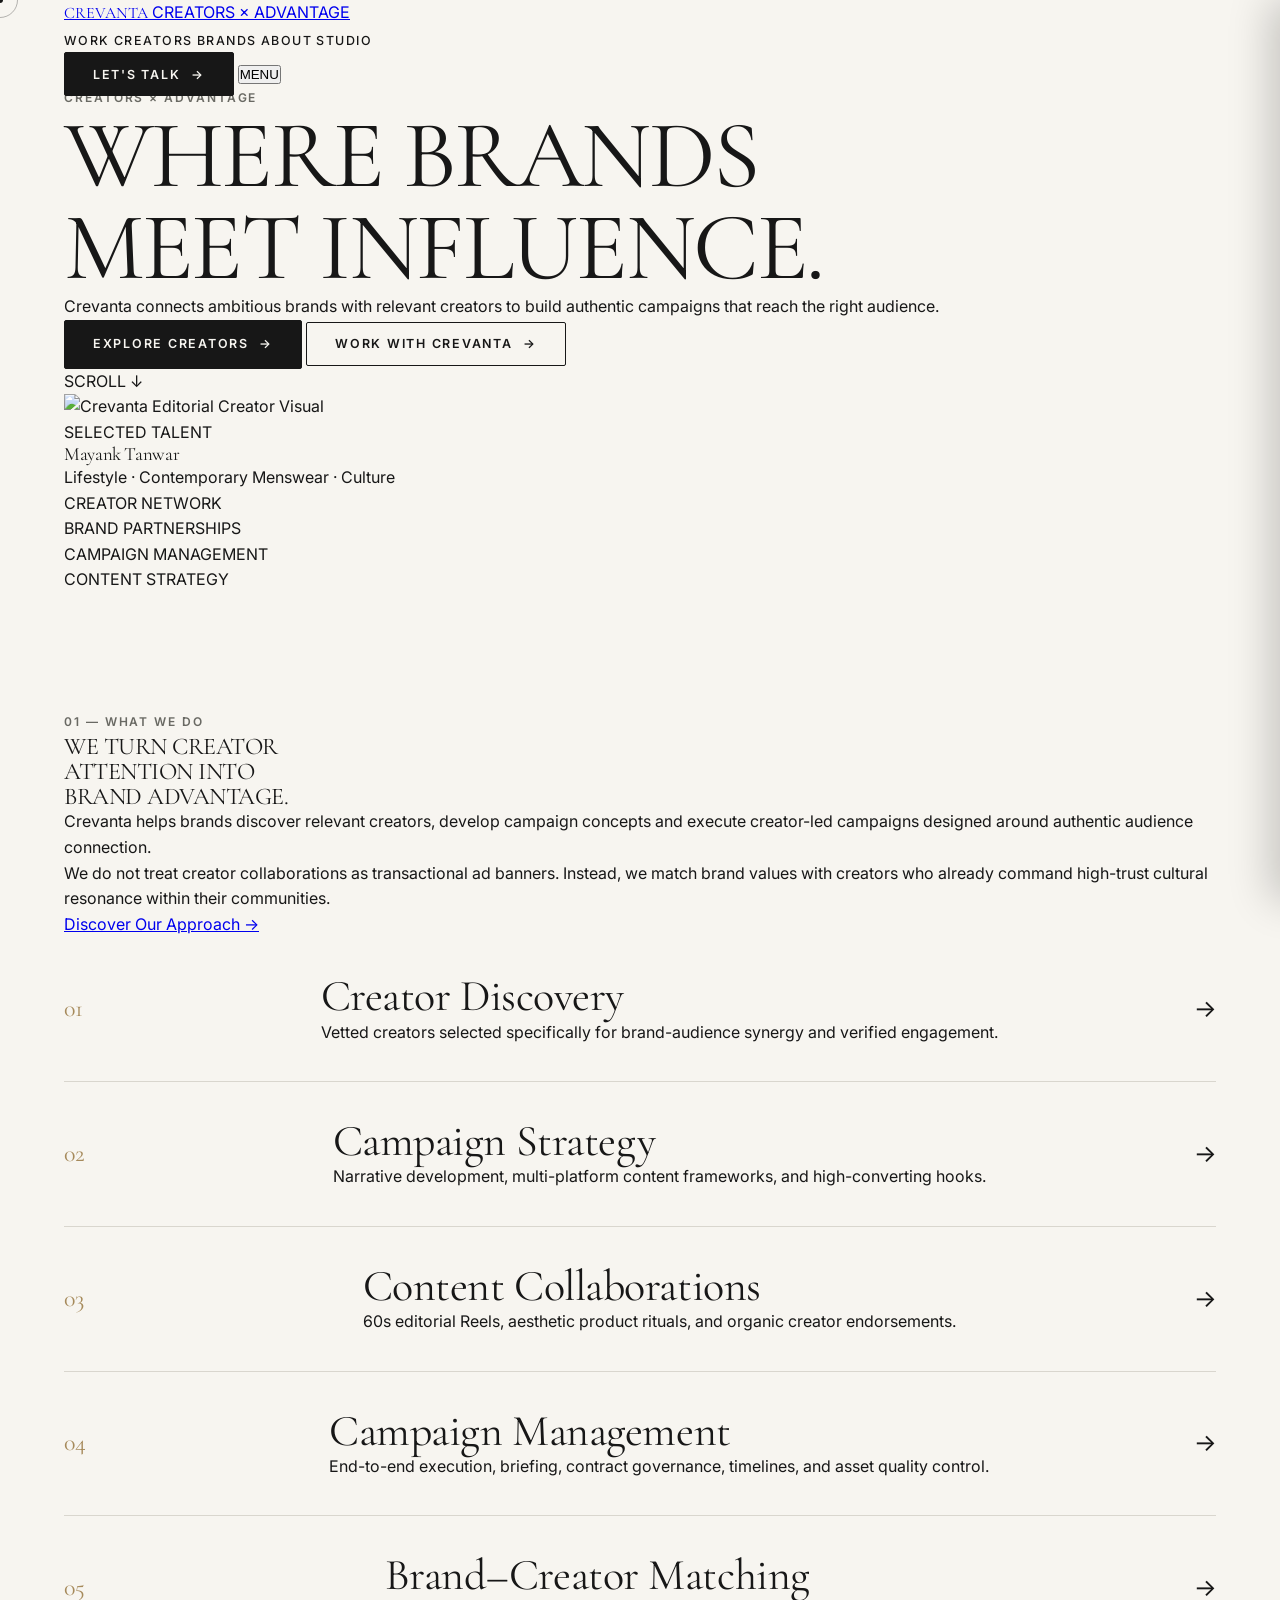
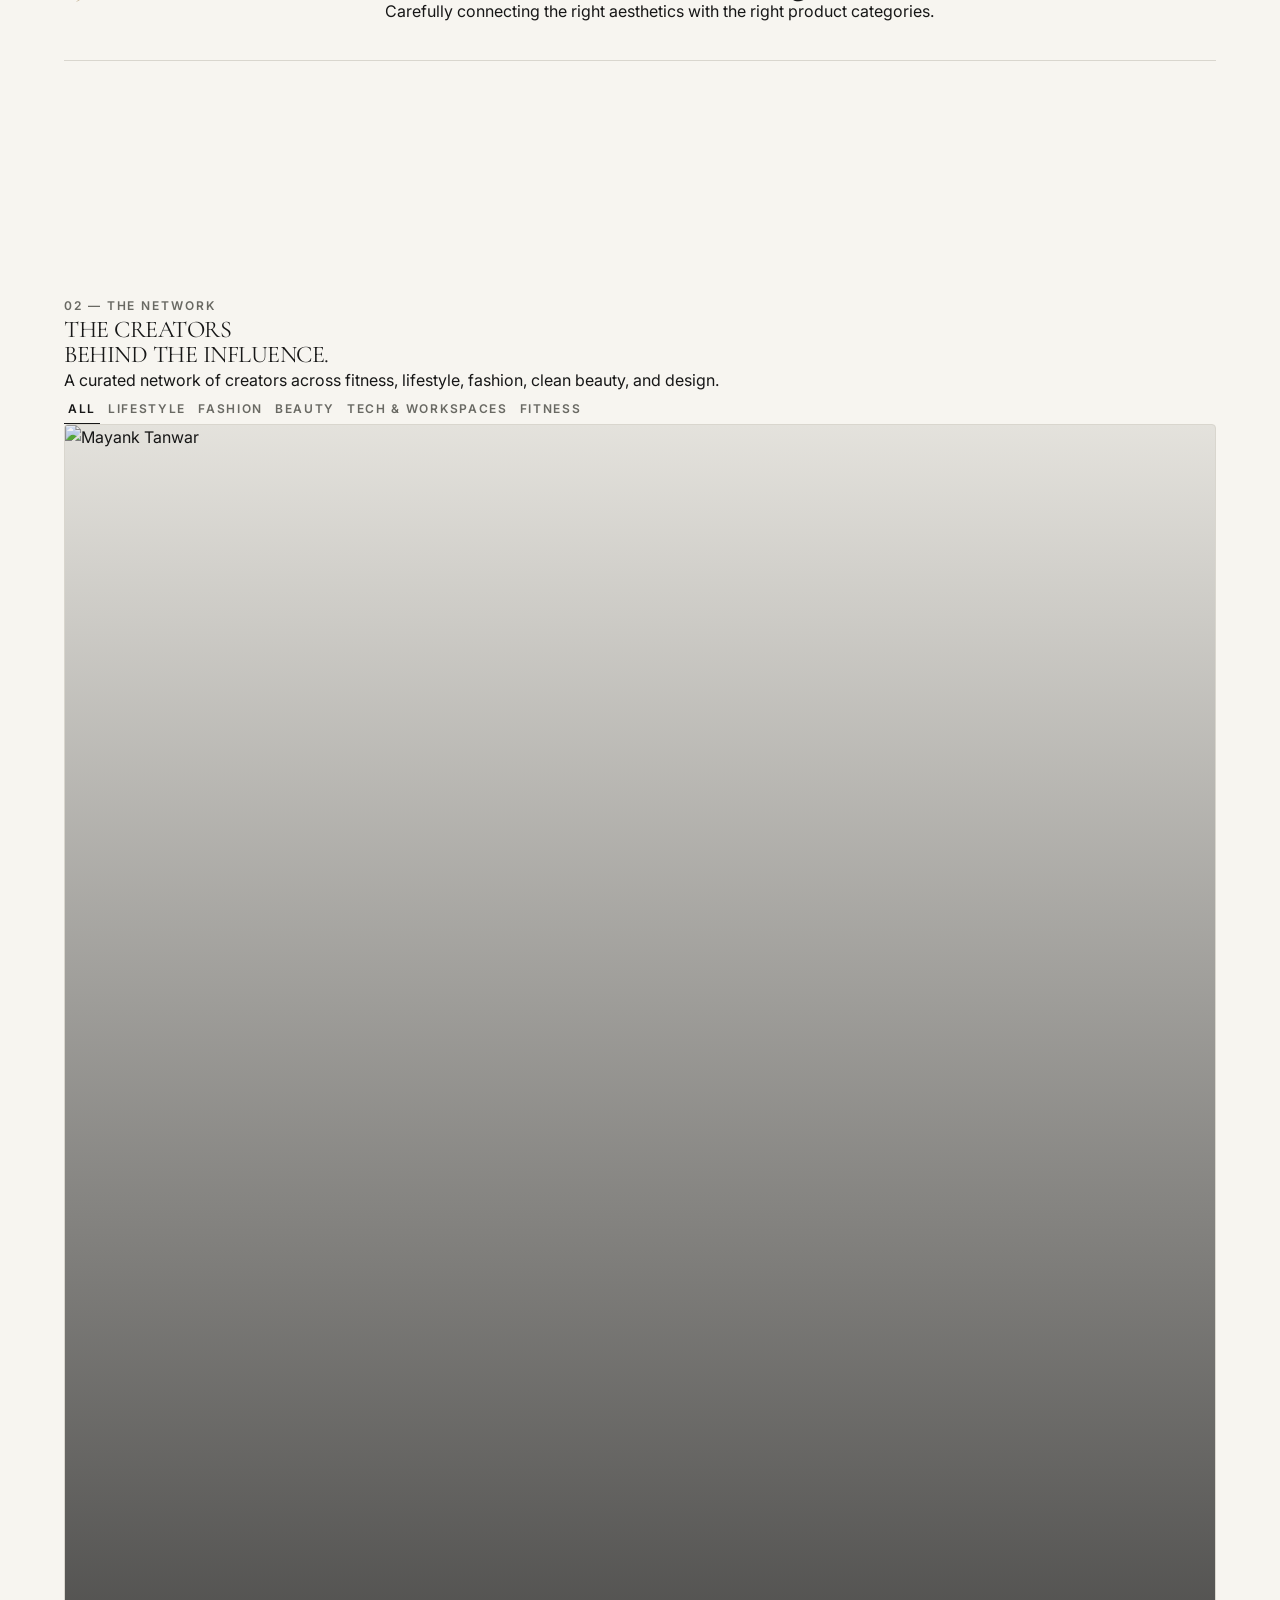
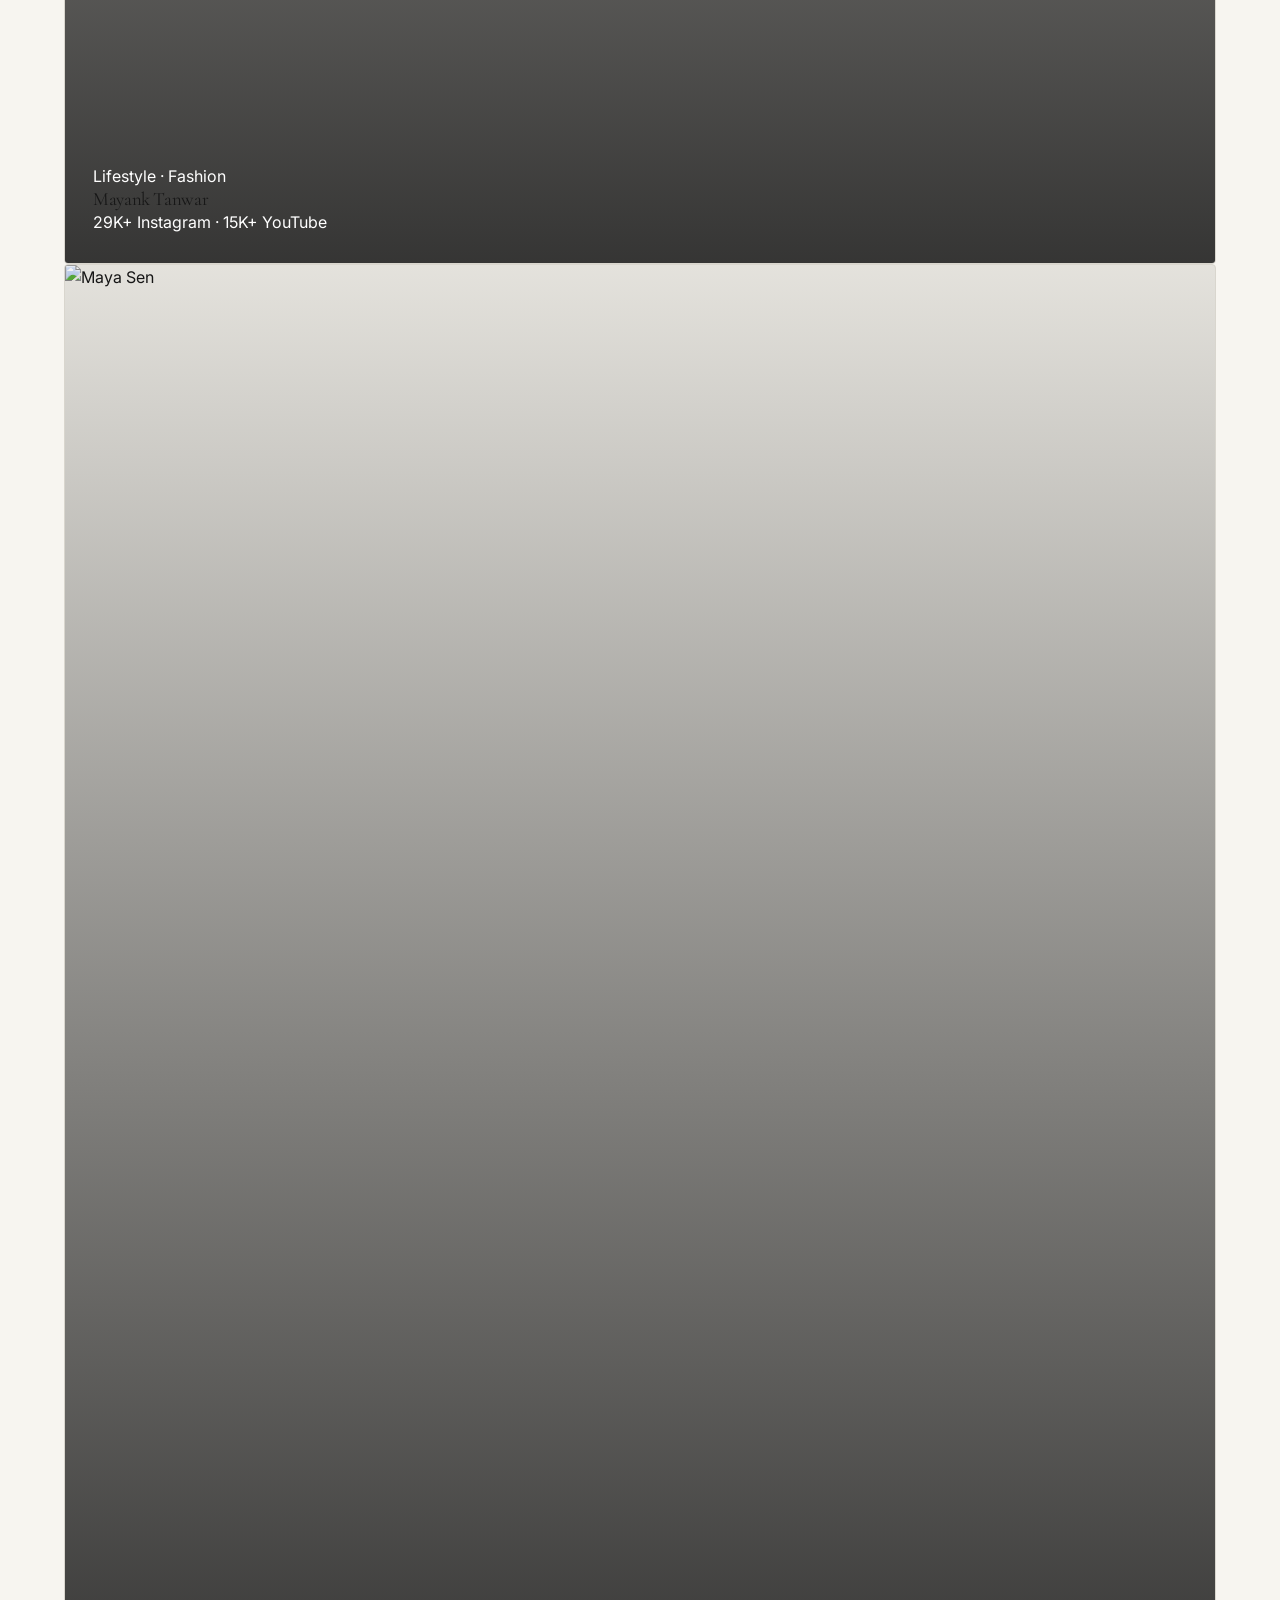
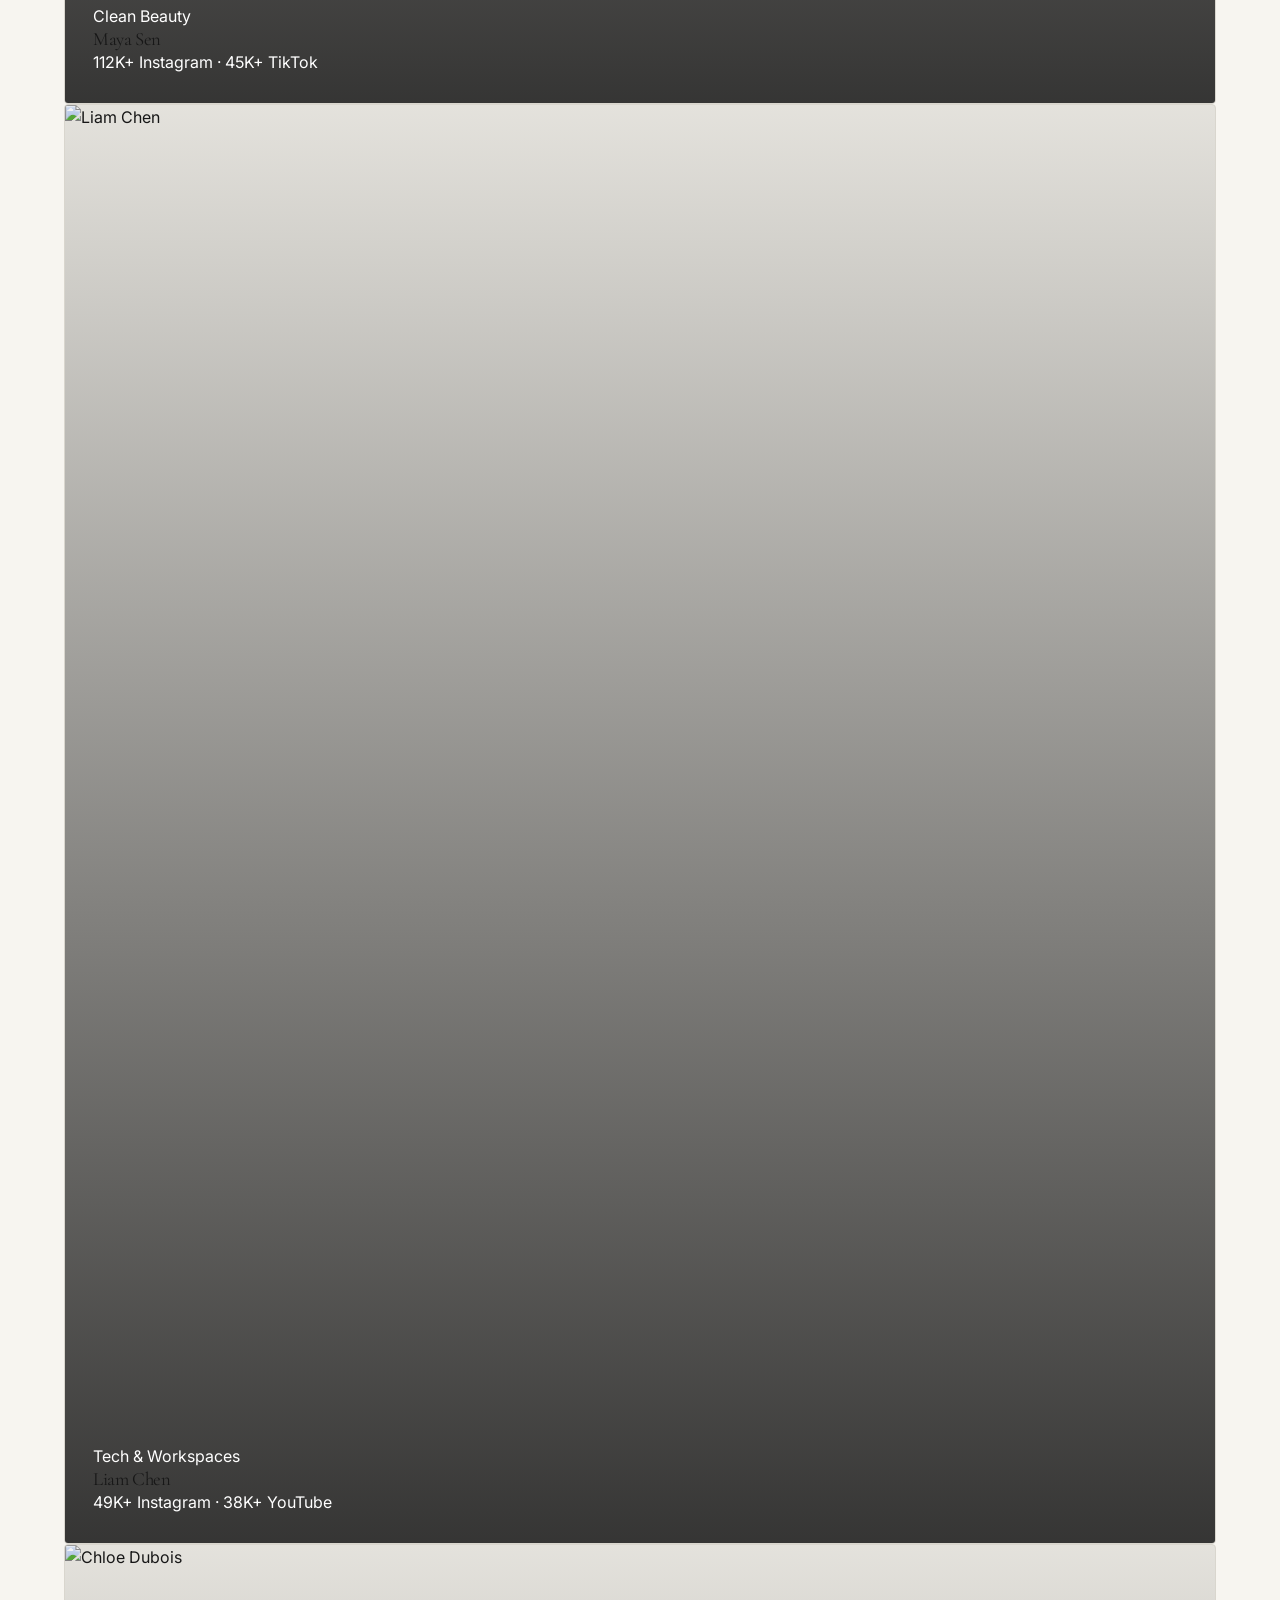
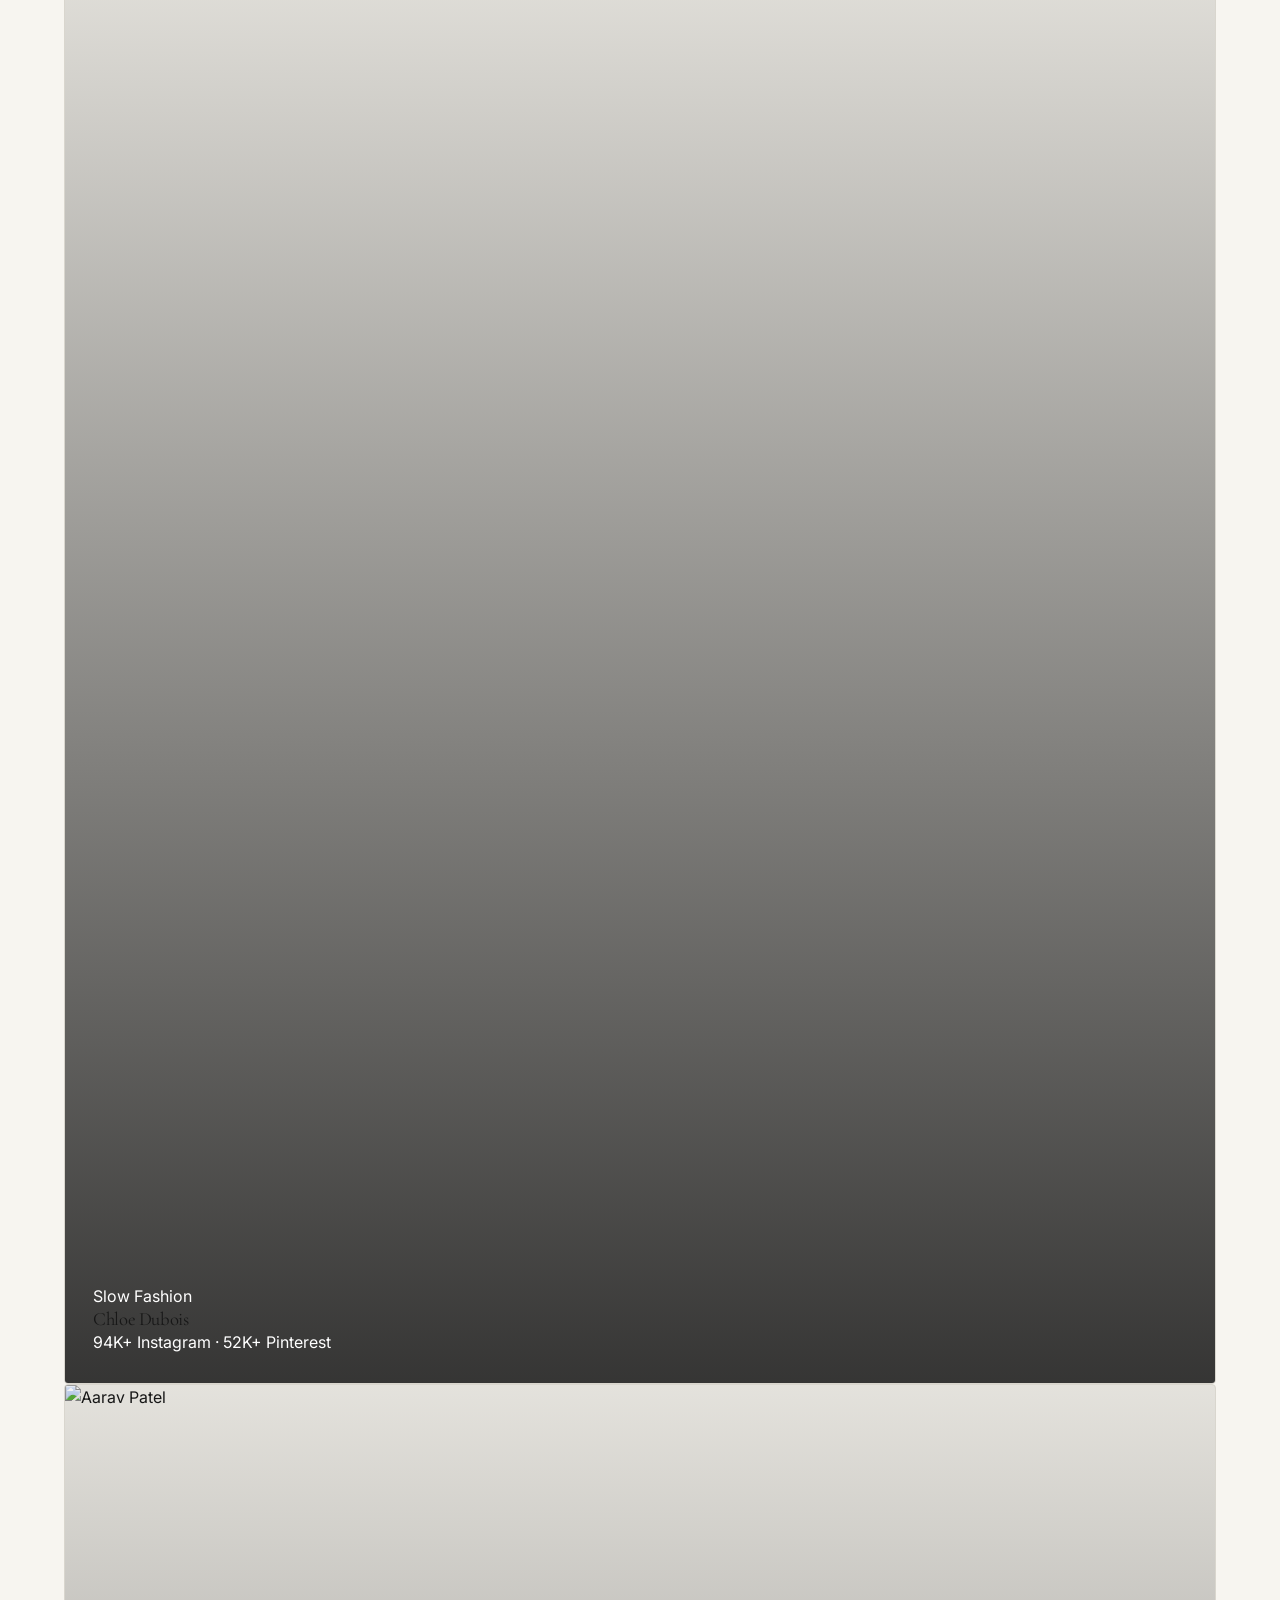
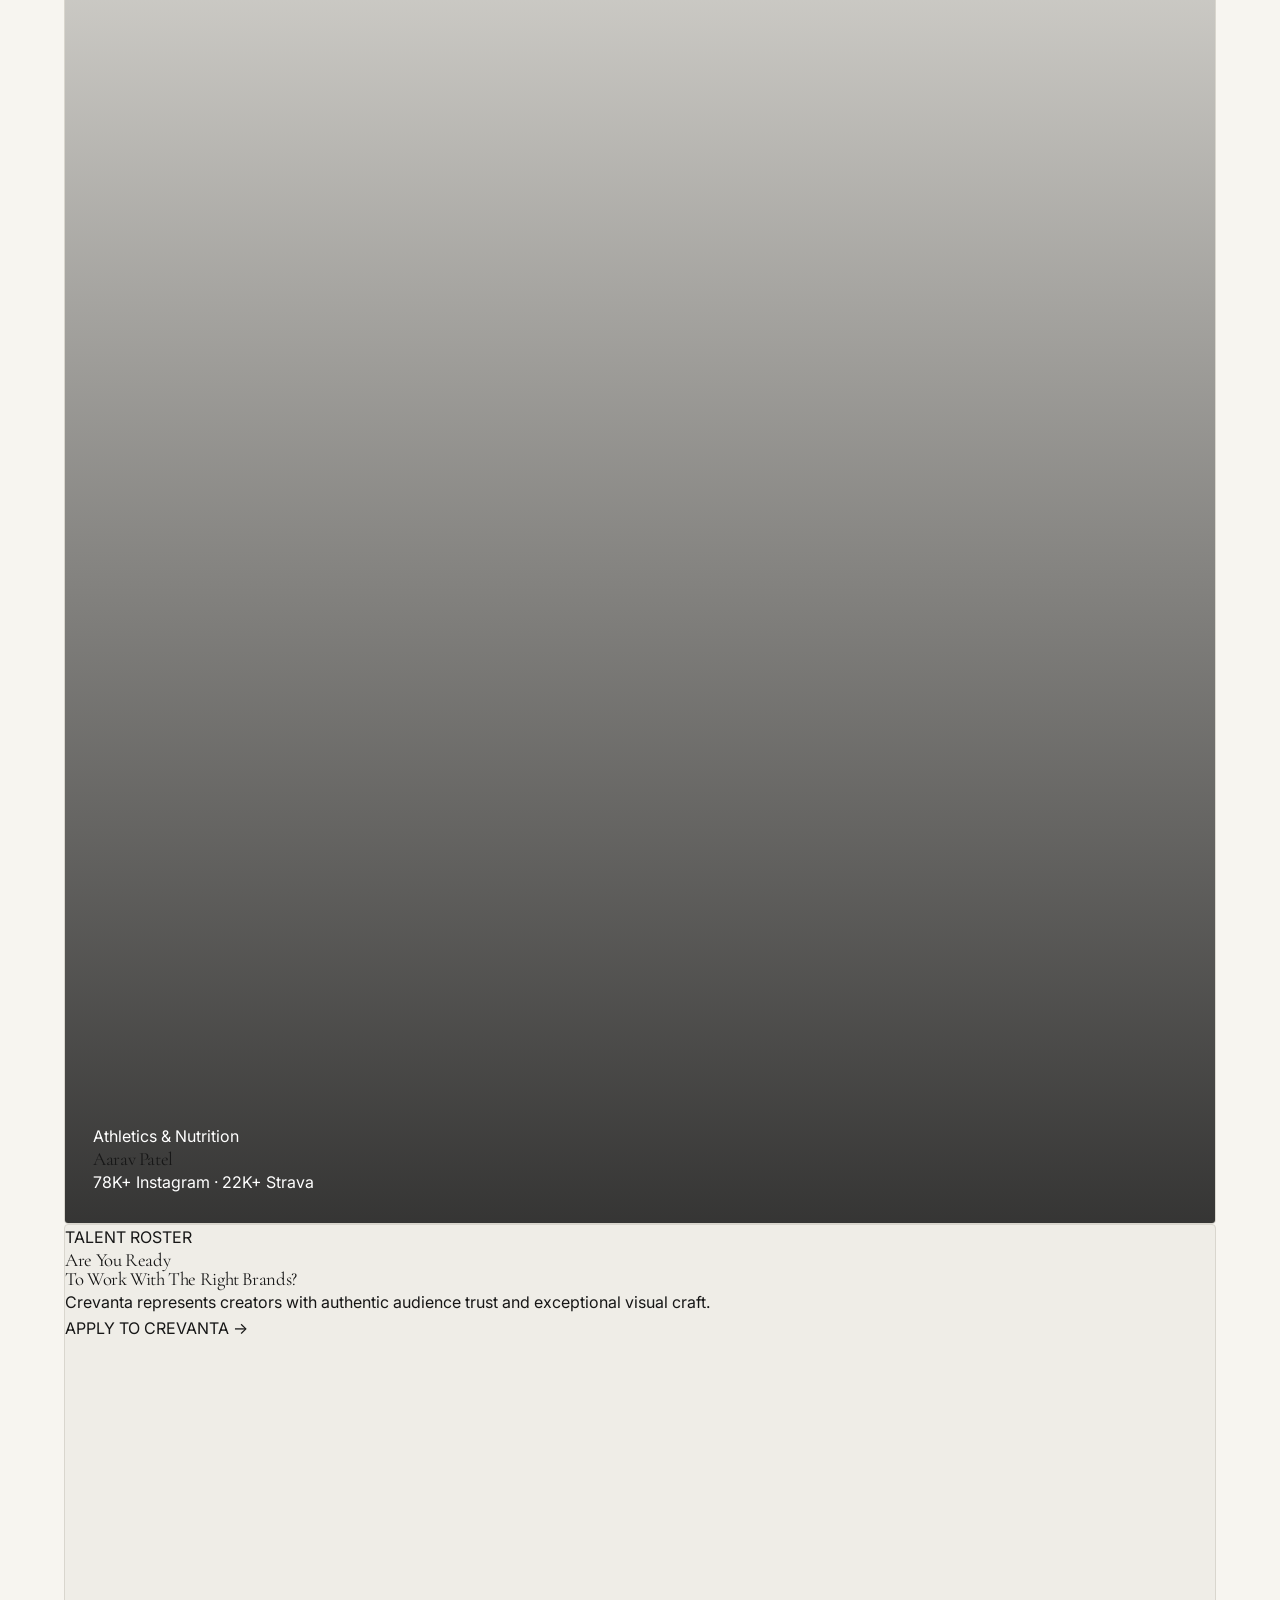
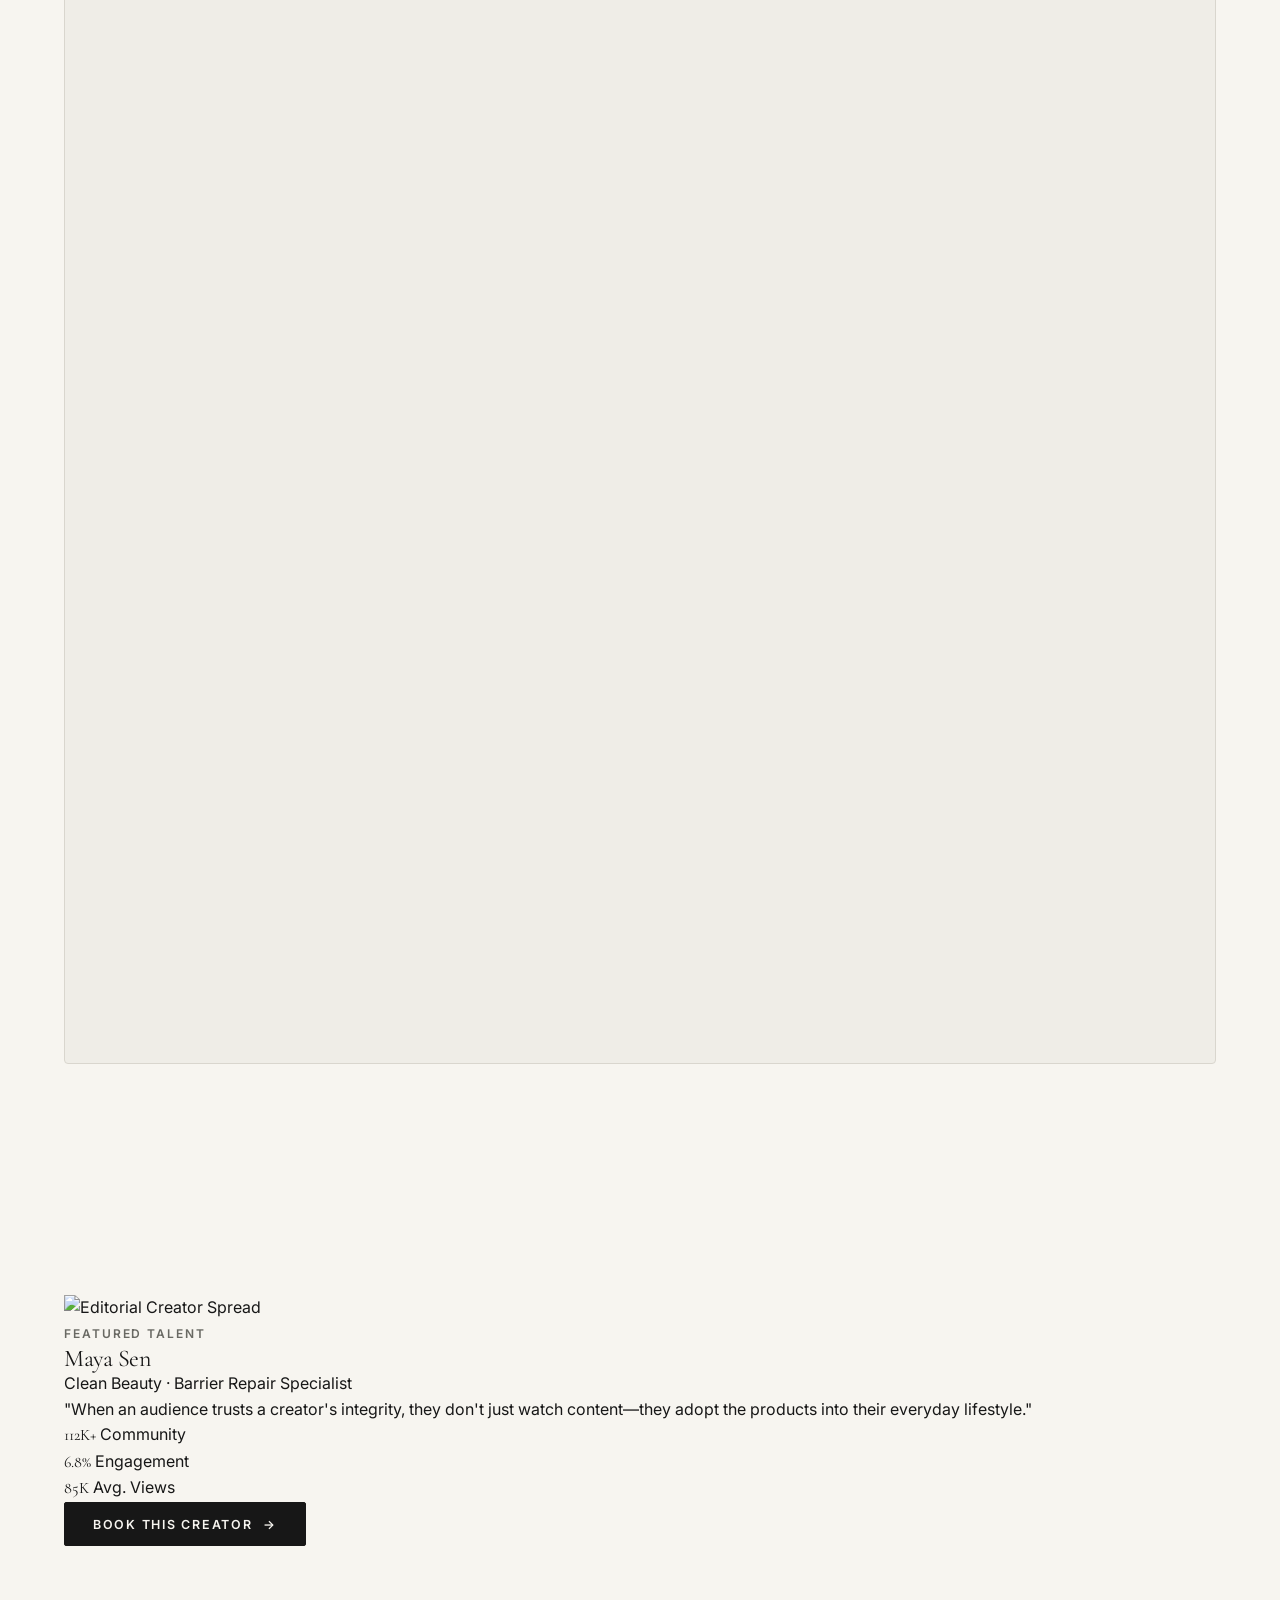
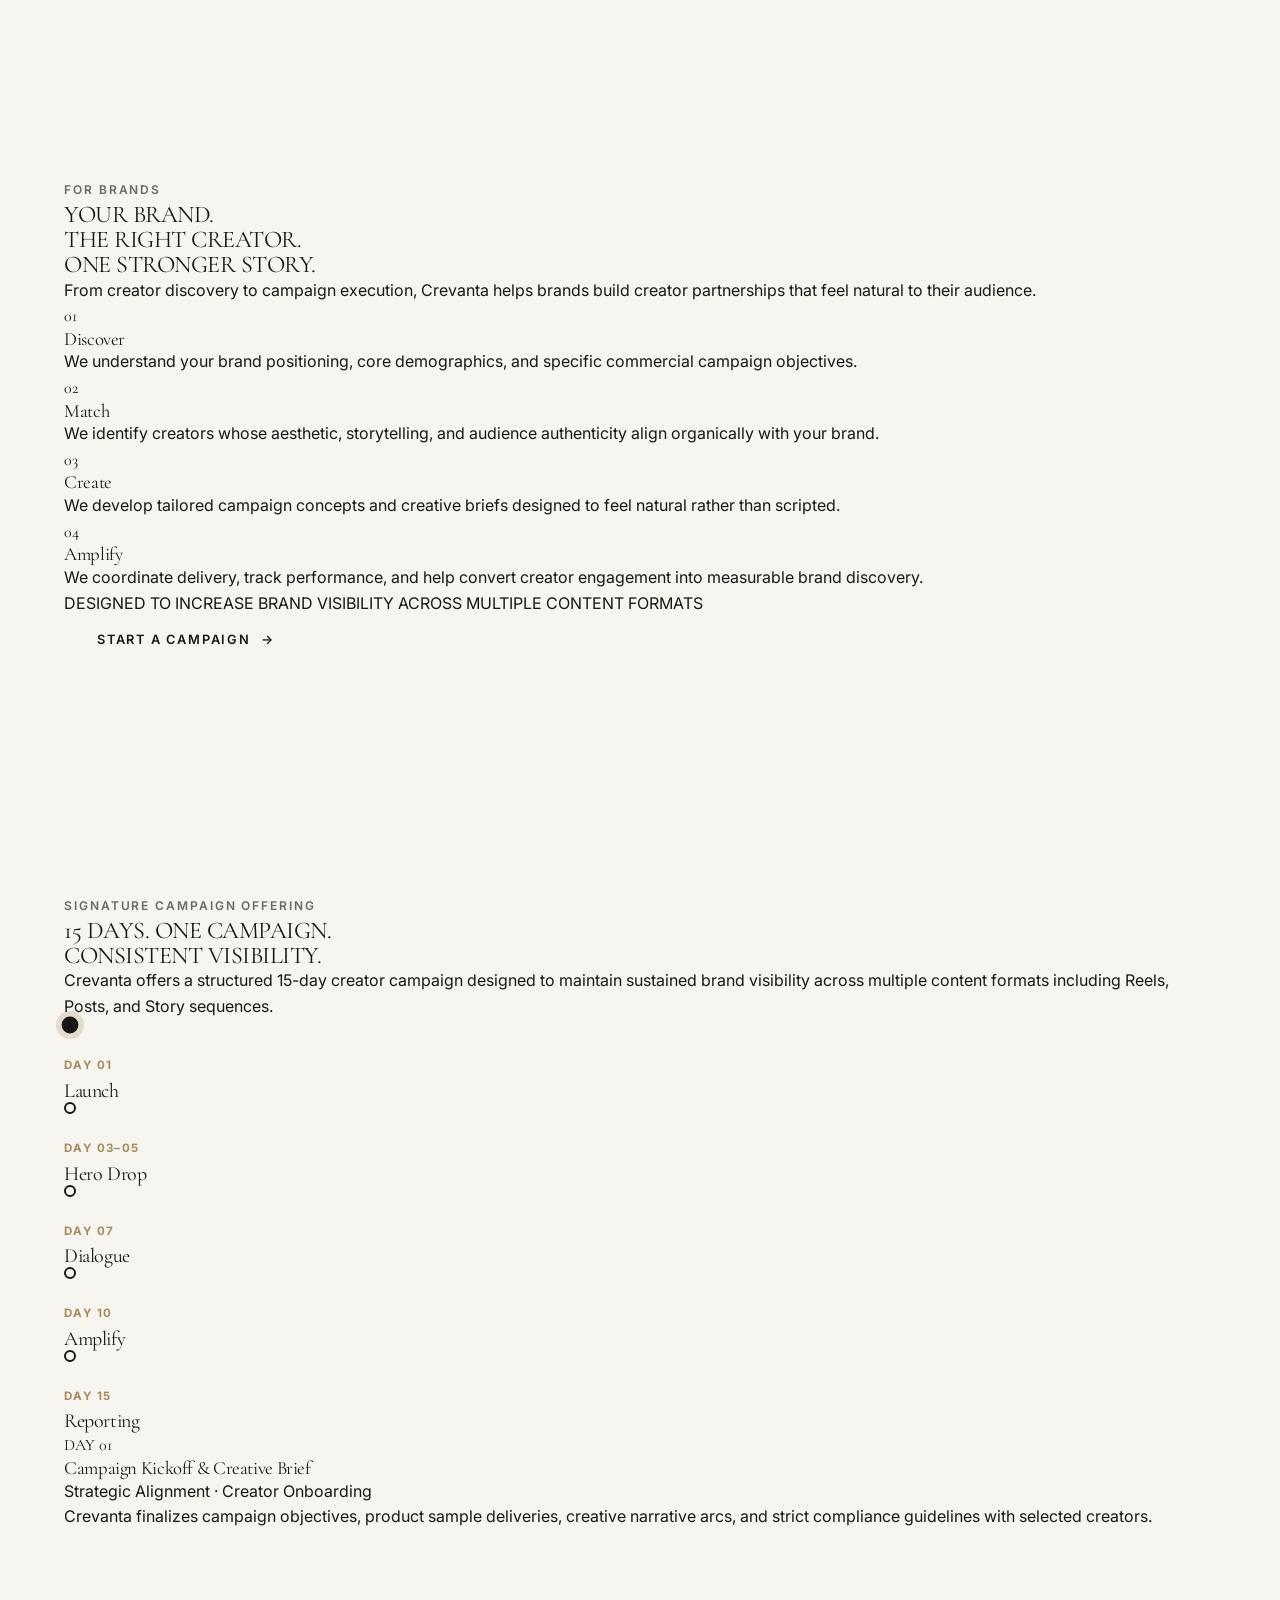
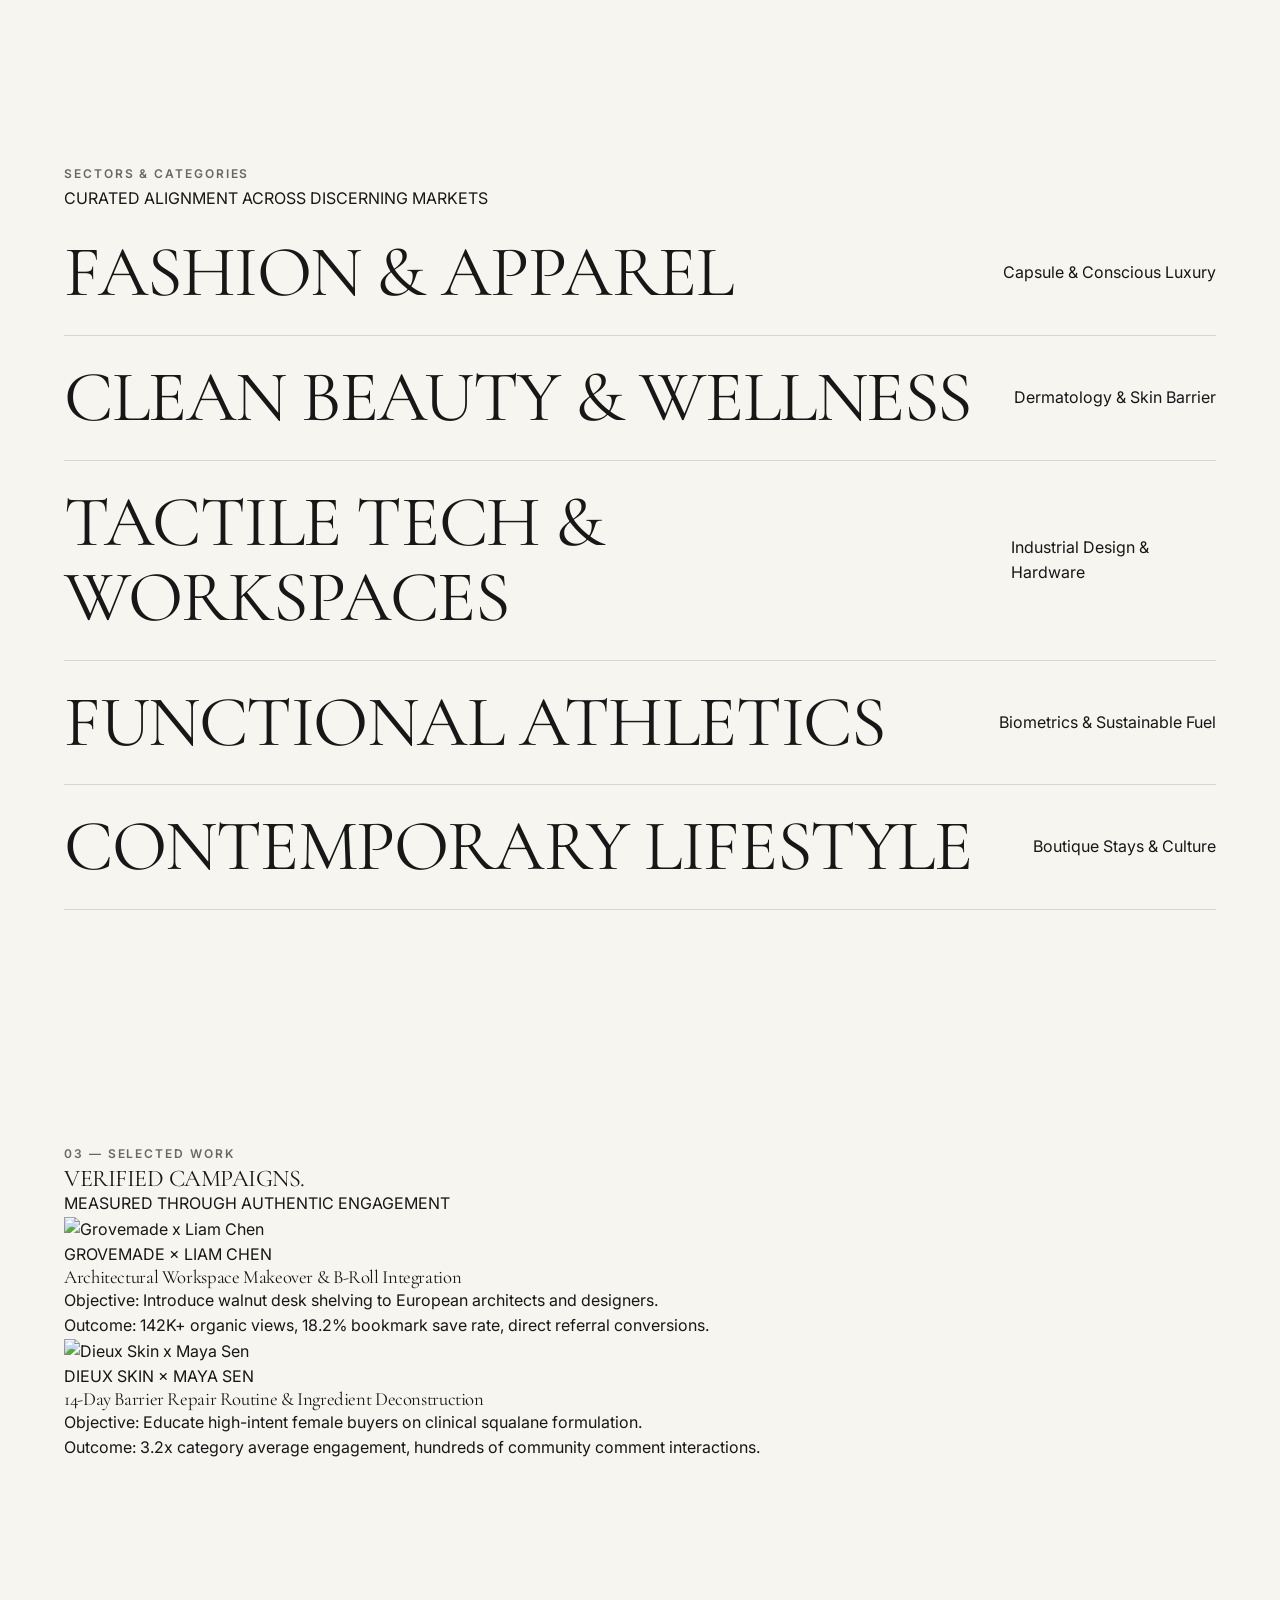
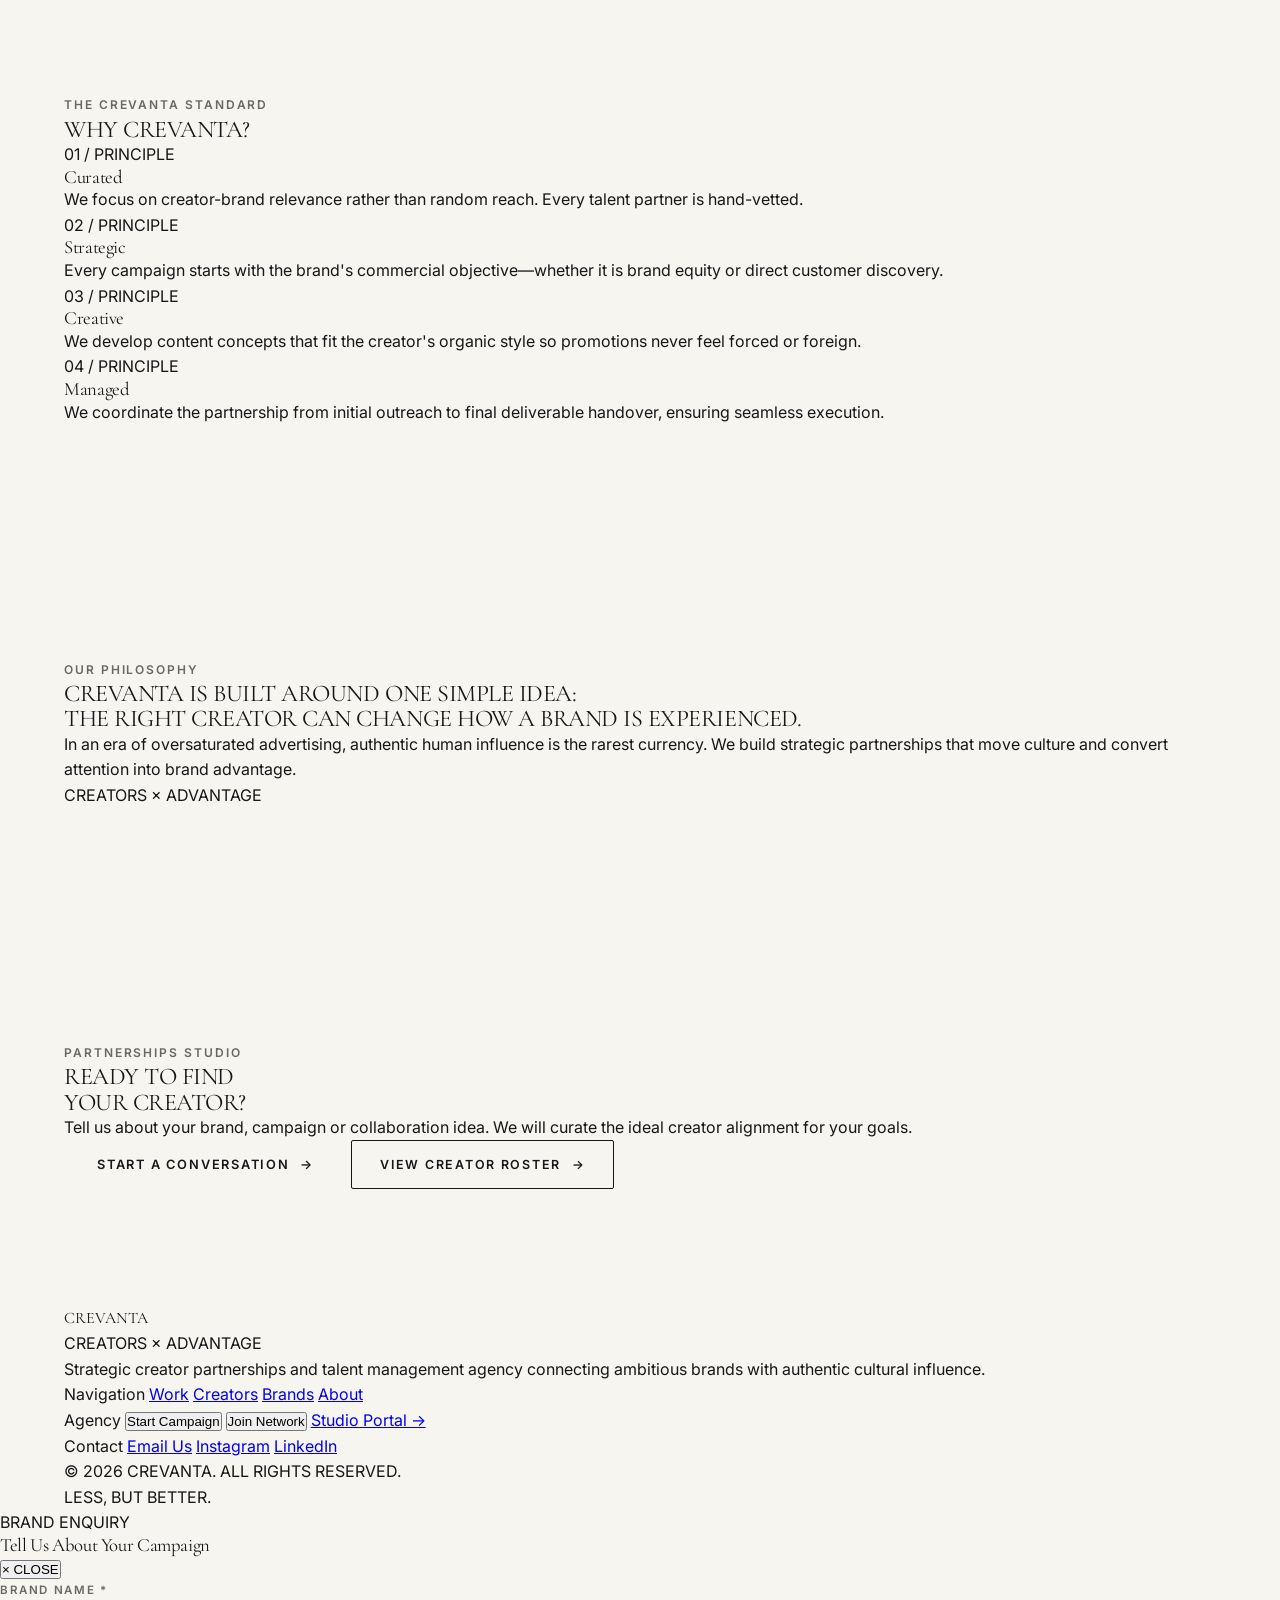
==== frontend/index.html @ e82e4472 "feat(anti-spam): install inherent Primary Inbox deliverability engine, human jitter pacing, and rena" ====
<!DOCTYPE html>
<html lang="en">
<head>
  <meta charset="UTF-8">
  <meta name="viewport" content="width=device-width, initial-scale=1.0">
  <title>CREVANTA — Creators × Advantage | Premium Creator Brand Partnerships</title>
  <meta name="description" content="Crevanta is a premier creator-brand partnership agency connecting ambitious brands with curated content creators for high-impact, authentic influencer marketing campaigns.">
  
  <!-- Open Graph -->
  <meta property="og:title" content="CREVANTA — Creators × Advantage">
  <meta property="og:description" content="Where brands meet influence. Strategic creator partnerships for ambitious brands.">
  <meta property="og:type" content="website">

  <!-- Tailwind CSS CDN -->
  <script src="https://cdn.tailwindcss.com"></script>
  
  <!-- Custom Luxury Editorial Styles -->
  <link rel="stylesheet" href="/static/css/editorial.css">
  
  <!-- Lucide Icons -->
  <script src="https://unpkg.com/lucide@latest"></script>
</head>
<body class="bg-[#F7F5F0] text-[#171717] antialiased">

  <!-- CUSTOM DESKTOP CURSOR -->
  <div class="cursor-dot"></div>
  <div class="cursor-circle"></div>

  <!-- STICKY LUXURY NAVBAR -->
  <header class="editorial-navbar">
    <div class="editorial-container h-full flex items-center justify-between">
      <!-- LOGO -->
      <a href="/" class="flex flex-col group text-decoration-none">
        <span class="font-serif text-2xl sm:text-3xl tracking-tight text-[#171717] font-semibold">CREVANTA</span>
        <span class="text-[9px] uppercase tracking-[0.24em] text-[#A68A5B] font-semibold -mt-1">CREATORS × ADVANTAGE</span>
      </a>

      <!-- CENTER NAV LINKS (Desktop) -->
      <nav class="hidden md:flex items-center space-x-9">
        <a href="#work" class="nav-link">Work</a>
        <a href="#creators" class="nav-link">Creators</a>
        <a href="#brands" class="nav-link">Brands</a>
        <a href="#about" class="nav-link">About</a>
        <a href="/studio" class="nav-link text-[#A68A5B] flex items-center gap-1 font-semibold" title="Access Crevanta Automation Studio">
          <span>Studio</span>
          <i data-lucide="arrow-up-right" class="w-3 h-3"></i>
        </a>
      </nav>

      <!-- RIGHT CTA & MOBILE TOGGLE -->
      <div class="flex items-center space-x-5">
        <button data-open-enquiry class="hidden sm:inline-flex btn-editorial-primary text-xs">
          <span>Let's Talk</span>
          <span class="arrow">&rarr;</span>
        </button>

        <button id="mobileMenuToggle" class="md:hidden p-2 text-[#171717] focus:outline-none" aria-label="Open Menu">
          <span class="text-xs uppercase tracking-widest font-semibold">MENU</span>
        </button>
      </div>
    </div>
  </header>

  <!-- FULL-SCREEN CREAM MOBILE MENU -->
  <div id="mobileMenuOverlay" class="mobile-menu-overlay">
    <div class="flex items-center justify-between border-b border-[#D9D6CE] pb-4">
      <div>
        <span class="font-serif text-2xl font-semibold">CREVANTA</span>
        <p class="text-[9px] uppercase tracking-[0.2em] text-[#A68A5B]">CREATORS × ADVANTAGE</p>
      </div>
      <button id="mobileMenuClose" class="text-xs uppercase tracking-widest font-bold text-[#171717]">CLOSE &times;</button>
    </div>

    <nav class="space-y-4 py-8">
      <a href="#work" class="mobile-nav-item">01 Work</a>
      <a href="#creators" class="mobile-nav-item">02 Creators</a>
      <a href="#brands" class="mobile-nav-item">03 Brands</a>
      <a href="#about" class="mobile-nav-item">04 About</a>
      <a href="/studio" class="mobile-nav-item text-[#A68A5B]">05 Studio Portal &rarr;</a>
    </nav>

    <div class="border-t border-[#D9D6CE] pt-6 space-y-4">
      <button data-open-enquiry class="btn-editorial-primary w-full justify-center">
        <span>Start A Campaign</span>
        <span class="arrow">&rarr;</span>
      </button>
      <p class="text-xs text-[#696963] text-center tracking-wider uppercase">CREATORS × ADVANTAGE</p>
    </div>
  </div>

  <main>
    <!-- HERO SECTION -->
    <section class="relative pt-12 pb-20 md:pt-20 md:pb-28 overflow-hidden">
      <div class="editorial-container">
        <div class="grid grid-cols-1 lg:grid-cols-12 gap-12 lg:gap-8 items-center">
          
          <!-- LEFT: EDITORIAL COPY -->
          <div class="lg:col-span-7 space-y-7 reveal-on-scroll">
            <div class="inline-flex items-center gap-2">
              <span class="w-1.5 h-1.5 rounded-full bg-[#A68A5B]"></span>
              <span class="eyebrow">CREATORS × ADVANTAGE</span>
            </div>

            <h1 class="hero-headline">
              WHERE BRANDS<br>
              MEET INFLUENCE.
            </h1>

            <p class="font-sans text-base sm:text-lg text-[#696963] max-w-xl leading-relaxed font-normal">
              Crevanta connects ambitious brands with relevant creators to build authentic campaigns that reach the right audience.
            </p>

            <div class="pt-3 flex flex-wrap items-center gap-4">
              <a href="#creators" class="btn-editorial-primary">
                <span>Explore Creators</span>
                <span class="arrow">&rarr;</span>
              </a>

              <button data-open-enquiry class="btn-editorial-outline">
                <span>Work With Crevanta</span>
                <span class="arrow">&rarr;</span>
              </button>
            </div>

            <!-- Bottom-Left Scroll Indicator -->
            <div class="pt-10 hidden sm:flex items-center gap-2 text-[11px] uppercase tracking-widest text-[#696963]">
              <span>SCROLL</span>
              <span class="animate-bounce">&darr;</span>
            </div>
          </div>

          <!-- RIGHT: EDITORIAL COMPOSITION -->
          <div class="lg:col-span-5 reveal-on-scroll" style="transition-delay: 150ms;">
            <div class="relative p-2 sm:p-4 bg-[#EFEDE7] rounded-[4px] border border-[#D9D6CE]">
              <div class="aspect-[4/5] overflow-hidden rounded-[2px] relative" data-cursor="view">
                <img src="https://images.unsplash.com/photo-1506794778202-cad84cf45f1d?q=80&w=1200&auto=format&fit=crop" alt="Crevanta Editorial Creator Visual" class="w-full h-full object-cover grayscale contrast-110 hover:grayscale-0 transition duration-700">
                <div class="absolute inset-0 bg-gradient-to-t from-black/60 via-transparent to-transparent"></div>
                <div class="absolute bottom-6 left-6 right-6 text-white space-y-1">
                  <span class="text-[10px] uppercase tracking-[0.2em] text-[#A68A5B] font-semibold">SELECTED TALENT</span>
                  <h3 class="font-serif text-2xl font-normal text-white">Mayank Tanwar</h3>
                  <p class="text-xs text-gray-300 font-light">Lifestyle · Contemporary Menswear · Culture</p>
                </div>
              </div>
            </div>
          </div>

        </div>
      </div>
    </section>

    <!-- HERO TRUST STRIP -->
    <section class="border-y border-[#D9D6CE] py-7 bg-[#EFEDE7]">
      <div class="editorial-container">
        <div class="grid grid-cols-2 md:grid-cols-4 gap-6 text-center divide-y md:divide-y-0 md:divide-x divide-[#D9D6CE]">
          <div class="pt-2 md:pt-0">
            <span class="text-xs uppercase tracking-[0.18em] font-semibold text-[#171717]">CREATOR NETWORK</span>
          </div>
          <div class="pt-2 md:pt-0">
            <span class="text-xs uppercase tracking-[0.18em] font-semibold text-[#171717]">BRAND PARTNERSHIPS</span>
          </div>
          <div class="pt-2 md:pt-0">
            <span class="text-xs uppercase tracking-[0.18em] font-semibold text-[#171717]">CAMPAIGN MANAGEMENT</span>
          </div>
          <div class="pt-2 md:pt-0">
            <span class="text-xs uppercase tracking-[0.18em] font-semibold text-[#171717]">CONTENT STRATEGY</span>
          </div>
        </div>
      </div>
    </section>

    <!-- SECTION 01: WHAT WE DO -->
    <section id="work" class="section-spacing">
      <div class="editorial-container">
        <div class="grid grid-cols-1 lg:grid-cols-12 gap-12 items-start reveal-on-scroll">
          
          <div class="lg:col-span-5 space-y-4">
            <span class="eyebrow">01 — WHAT WE DO</span>
            <h2 class="font-serif text-4xl sm:text-5xl lg:text-6xl text-[#171717] leading-[1.05]">
              WE TURN CREATOR<br>
              ATTENTION INTO<br>
              BRAND ADVANTAGE.
            </h2>
          </div>

          <div class="lg:col-span-7 space-y-6 lg:pl-10 lg:border-l border-[#D9D6CE]">
            <p class="font-sans text-base sm:text-lg text-[#696963] leading-relaxed">
              Crevanta helps brands discover relevant creators, develop campaign concepts and execute creator-led campaigns designed around authentic audience connection.
            </p>
            <p class="font-sans text-sm text-[#696963] leading-relaxed">
              We do not treat creator collaborations as transactional ad banners. Instead, we match brand values with creators who already command high-trust cultural resonance within their communities.
            </p>
            <div class="pt-2">
              <a href="#services" class="inline-flex items-center gap-2 text-xs uppercase tracking-widest font-semibold text-[#171717] hover:text-[#A68A5B] transition">
                <span>Discover Our Approach</span>
                <span>&rarr;</span>
              </a>
            </div>
          </div>

        </div>

        <!-- EDITORIAL SERVICES LIST -->
        <div id="services" class="mt-20 border-t border-[#D9D6CE]">
          
          <div class="service-row" data-open-enquiry>
            <span class="service-num">01</span>
            <div class="flex-1 pr-6">
              <h3 class="service-title">Creator Discovery</h3>
              <p class="text-xs sm:text-sm text-[#696963] mt-1">Vetted creators selected specifically for brand-audience synergy and verified engagement.</p>
            </div>
            <span class="service-arrow">&rarr;</span>
          </div>

          <div class="service-row" data-open-enquiry>
            <span class="service-num">02</span>
            <div class="flex-1 pr-6">
              <h3 class="service-title">Campaign Strategy</h3>
              <p class="text-xs sm:text-sm text-[#696963] mt-1">Narrative development, multi-platform content frameworks, and high-converting hooks.</p>
            </div>
            <span class="service-arrow">&rarr;</span>
          </div>

          <div class="service-row" data-open-enquiry>
            <span class="service-num">03</span>
            <div class="flex-1 pr-6">
              <h3 class="service-title">Content Collaborations</h3>
              <p class="text-xs sm:text-sm text-[#696963] mt-1">60s editorial Reels, aesthetic product rituals, and organic creator endorsements.</p>
            </div>
            <span class="service-arrow">&rarr;</span>
          </div>

          <div class="service-row" data-open-enquiry>
            <span class="service-num">04</span>
            <div class="flex-1 pr-6">
              <h3 class="service-title">Campaign Management</h3>
              <p class="text-xs sm:text-sm text-[#696963] mt-1">End-to-end execution, briefing, contract governance, timelines, and asset quality control.</p>
            </div>
            <span class="service-arrow">&rarr;</span>
          </div>

          <div class="service-row" data-open-enquiry>
            <span class="service-num">05</span>
            <div class="flex-1 pr-6">
              <h3 class="service-title">Brand–Creator Matching</h3>
              <p class="text-xs sm:text-sm text-[#696963] mt-1">Carefully connecting the right aesthetics with the right product categories.</p>
            </div>
            <span class="service-arrow">&rarr;</span>
          </div>

        </div>
      </div>
    </section>

    <!-- SECTION 02: CREATOR SHOWCASE -->
    <section id="creators" class="section-spacing bg-[#EFEDE7] border-y border-[#D9D6CE]">
      <div class="editorial-container">
        
        <!-- HEADER & FILTER TABS -->
        <div class="flex flex-col lg:flex-row lg:items-end justify-between gap-6 pb-10 border-b border-[#D9D6CE]">
          <div class="space-y-3">
            <span class="eyebrow">02 — THE NETWORK</span>
            <h2 class="font-serif text-4xl sm:text-5xl text-[#171717]">
              THE CREATORS<br>BEHIND THE INFLUENCE.
            </h2>
            <p class="text-sm text-[#696963] max-w-lg">
              A curated network of creators across fitness, lifestyle, fashion, clean beauty, and design.
            </p>
          </div>

          <!-- CATEGORY FILTER TABS -->
          <div class="flex flex-wrap items-center gap-4 sm:gap-6">
            <button class="filter-tab active" data-filter="all">All</button>
            <button class="filter-tab" data-filter="lifestyle">Lifestyle</button>
            <button class="filter-tab" data-filter="fashion">Fashion</button>
            <button class="filter-tab" data-filter="beauty">Beauty</button>
            <button class="filter-tab" data-filter="tech">Tech & Workspaces</button>
            <button class="filter-tab" data-filter="fitness">Fitness</button>
          </div>
        </div>

        <!-- CREATOR CARDS GRID -->
        <div class="grid grid-cols-1 sm:grid-cols-2 lg:grid-cols-3 gap-8 mt-12">
          
          <!-- CREATOR 1: MAYANK TANWAR -->
          <div class="creator-grid-item" data-category="lifestyle">
            <div class="creator-card" data-cursor="view" onclick="openCreatorDrawer({
              name: 'Mayank Tanwar',
              handle: '@mayank.tanwar',
              niche: 'Lifestyle · Fashion · Entertainment',
              location: 'New Delhi / Mumbai',
              followers: '29K+ Instagram · 15K+ YouTube',
              engagement_rate: '6.4% Verified',
              avg_views: '42K Views',
              bio: 'Curating modern Indian contemporary menswear, cultural storytelling, and cinematic travel memoirs for discerning urban youth.',
              image: 'https://images.unsplash.com/photo-1506794778202-cad84cf45f1d?q=80&w=1000&auto=format&fit=crop',
              editorial_image: 'https://images.unsplash.com/photo-1534528741775-53994a69daeb?q=80&w=1200&auto=format&fit=crop',
              audience: {
                demographics: '64% Men / 36% Women',
                age: '21–34 years',
                locations: 'Delhi NCR, Mumbai, Bengaluru, Dubai'
              },
              content_pillars: [
                'Editorial Lookbooks & Contemporary Styling',
                'Cinematic City Walkthroughs & Culture Memoirs',
                'Everyday Grooming & Heritage Fragrances'
              ],
              past_brands: ['Nicobar', 'Bombay Shirt Company', 'Forest Essentials', 'H&M Man']
            })">
              <img src="https://images.unsplash.com/photo-1506794778202-cad84cf45f1d?q=80&w=1000&auto=format&fit=crop" alt="Mayank Tanwar" loading="lazy">
              <div class="card-overlay"></div>
              <div class="card-content">
                <span class="text-[10px] uppercase tracking-widest text-[#A68A5B] font-semibold">Lifestyle · Fashion</span>
                <h3 class="font-serif text-2xl font-normal mt-0.5">Mayank Tanwar</h3>
                <p class="text-xs text-gray-300">29K+ Instagram · 15K+ YouTube</p>
                <div class="card-hover-details">
                  <div class="pt-2 flex items-center justify-between text-xs border-t border-white/20">
                    <span class="text-gray-300">Engagement: 6.4%</span>
                    <span class="font-semibold text-white">VIEW PROFILE &rarr;</span>
                  </div>
                </div>
              </div>
            </div>
          </div>

          <!-- CREATOR 2: MAYA SEN -->
          <div class="creator-grid-item" data-category="beauty">
            <div class="creator-card" data-cursor="view" onclick="openCreatorDrawer({
              name: 'Maya Sen',
              handle: '@mayaskinroutine',
              niche: 'Clean Beauty & Barrier Health',
              location: 'London / Mumbai',
              followers: '112.5K Instagram · 45K+ TikTok',
              engagement_rate: '6.8% Verified',
              avg_views: '85K Views',
              bio: 'Aesthetician-in-training reviewing non-toxic skincare formulations, barrier repair serums, and everyday cruelty-free makeup rituals.',
              image: 'https://images.unsplash.com/photo-1534528741775-53994a69daeb?q=80&w=1000&auto=format&fit=crop',
              editorial_image: 'https://images.unsplash.com/photo-1517841905240-472988babdf9?q=80&w=1200&auto=format&fit=crop',
              audience: {
                demographics: '84% Women / 16% Men',
                age: '20–35 years',
                locations: 'London, Mumbai, Toronto, New York'
              },
              content_pillars: [
                '14-Day Barrier Repair Journal & Clinical Evidence',
                'Ingredient Deconstructions & Fact Checks',
                'Morning Skin Prep & Routine GRWM'
              ],
              past_brands: ['KraveBeauty', 'Dieux Skin', 'Biossance', 'Youth To The People']
            })">
              <img src="https://images.unsplash.com/photo-1534528741775-53994a69daeb?q=80&w=1000&auto=format&fit=crop" alt="Maya Sen" loading="lazy">
              <div class="card-overlay"></div>
              <div class="card-content">
                <span class="text-[10px] uppercase tracking-widest text-[#A68A5B] font-semibold">Clean Beauty</span>
                <h3 class="font-serif text-2xl font-normal mt-0.5">Maya Sen</h3>
                <p class="text-xs text-gray-300">112K+ Instagram · 45K+ TikTok</p>
                <div class="card-hover-details">
                  <div class="pt-2 flex items-center justify-between text-xs border-t border-white/20">
                    <span class="text-gray-300">Engagement: 6.8%</span>
                    <span class="font-semibold text-white">VIEW PROFILE &rarr;</span>
                  </div>
                </div>
              </div>
            </div>
          </div>

          <!-- CREATOR 3: LIAM CHEN -->
          <div class="creator-grid-item" data-category="tech">
            <div class="creator-card" data-cursor="view" onclick="openCreatorDrawer({
              name: 'Liam Chen',
              handle: '@liamminimaldesk',
              niche: 'Minimalist Workspaces & Tactile Tech',
              location: 'San Francisco / Vancouver',
              followers: '49.2K Instagram · 38K+ YouTube',
              engagement_rate: '7.4% Verified',
              avg_views: '60K Views',
              bio: 'Architect and designer reviewing tactile mechanical hardware, minimalist desk ergonomics, and acoustic studio aesthetics.',
              image: 'https://images.unsplash.com/photo-1507003211169-0a1dd7228f2d?q=80&w=1000&auto=format&fit=crop',
              editorial_image: 'https://images.unsplash.com/photo-1500648767791-00dcc994a43e?q=80&w=1200&auto=format&fit=crop',
              audience: {
                demographics: '74% Men / 26% Women',
                age: '22–38 years',
                locations: 'San Francisco, Seattle, London, Berlin'
              },
              content_pillars: [
                'Cinematic 4K Desk Makeover Documentaries',
                'Tactile Keyboard Sound Tests & B-Roll',
                'Architectural Studio Lighting & Ergonomics'
              ],
              past_brands: ['Grovemade', 'Keychron', 'BenQ', 'Ugmonk']
            })">
              <img src="https://images.unsplash.com/photo-1507003211169-0a1dd7228f2d?q=80&w=1000&auto=format&fit=crop" alt="Liam Chen" loading="lazy">
              <div class="card-overlay"></div>
              <div class="card-content">
                <span class="text-[10px] uppercase tracking-widest text-[#A68A5B] font-semibold">Tech & Workspaces</span>
                <h3 class="font-serif text-2xl font-normal mt-0.5">Liam Chen</h3>
                <p class="text-xs text-gray-300">49K+ Instagram · 38K+ YouTube</p>
                <div class="card-hover-details">
                  <div class="pt-2 flex items-center justify-between text-xs border-t border-white/20">
                    <span class="text-gray-300">Engagement: 7.4%</span>
                    <span class="font-semibold text-white">VIEW PROFILE &rarr;</span>
                  </div>
                </div>
              </div>
            </div>
          </div>

          <!-- CREATOR 4: CHLOE DUBOIS -->
          <div class="creator-grid-item" data-category="fashion">
            <div class="creator-card" data-cursor="view" onclick="openCreatorDrawer({
              name: 'Chloe Dubois',
              handle: '@chloedubois.style',
              niche: 'Slow Fashion & Capsule Wardrobes',
              location: 'Paris / New York',
              followers: '94.0K Instagram · 52K+ Pinterest',
              engagement_rate: '6.1% Verified',
              avg_views: '70K Views',
              bio: 'Curating conscious luxury, ethical European craftsmanship, and transitional capsule wardrobes with Parisian flair.',
              image: 'https://images.unsplash.com/photo-1544005313-94ddf0286df2?q=80&w=1000&auto=format&fit=crop',
              editorial_image: 'https://images.unsplash.com/photo-1524504388940-b1c1722653e1?q=80&w=1200&auto=format&fit=crop',
              audience: {
                demographics: '88% Women / 12% Men',
                age: '23–36 years',
                locations: 'Paris, New York, Milan, Stockholm'
              },
              content_pillars: [
                '1 Hero Item Styled 5 Ways',
                'Transitional Capsule Wardrobe Curation',
                'Artisanal Atelier Visits & Fabric Quality'
              ],
              past_brands: ['Sézane', 'Everlane', 'Cuyana', 'Polène Paris']
            })">
              <img src="https://images.unsplash.com/photo-1544005313-94ddf0286df2?q=80&w=1000&auto=format&fit=crop" alt="Chloe Dubois" loading="lazy">
              <div class="card-overlay"></div>
              <div class="card-content">
                <span class="text-[10px] uppercase tracking-widest text-[#A68A5B] font-semibold">Slow Fashion</span>
                <h3 class="font-serif text-2xl font-normal mt-0.5">Chloe Dubois</h3>
                <p class="text-xs text-gray-300">94K+ Instagram · 52K+ Pinterest</p>
                <div class="card-hover-details">
                  <div class="pt-2 flex items-center justify-between text-xs border-t border-white/20">
                    <span class="text-gray-300">Engagement: 6.1%</span>
                    <span class="font-semibold text-white">VIEW PROFILE &rarr;</span>
                  </div>
                </div>
              </div>
            </div>
          </div>

          <!-- CREATOR 5: AARAV PATEL -->
          <div class="creator-grid-item" data-category="fitness">
            <div class="creator-card" data-cursor="view" onclick="openCreatorDrawer({
              name: 'Aarav Patel',
              handle: '@aarav.fitness',
              niche: 'Functional Athletics & Clean Fuel',
              location: 'Bengaluru / Austin',
              followers: '78.4K Instagram · 22K+ Strava',
              engagement_rate: '5.2% Verified',
              avg_views: '45K Views',
              bio: 'Certified strength trainer & hybrid athlete sharing functional training protocols, plant nutrition, and biometric recovery.',
              image: 'https://images.unsplash.com/photo-1500648767791-00dcc994a43e?q=80&w=1000&auto=format&fit=crop',
              editorial_image: 'https://images.unsplash.com/photo-1492562080023-ab3db95bfbce?q=80&w=1200&auto=format&fit=crop',
              audience: {
                demographics: '62% Men / 38% Women',
                age: '22–35 years',
                locations: 'Bengaluru, Austin, London, Singapore'
              },
              content_pillars: [
                'Hybrid Athlete Morning Protocols',
                'Functional Strength Movements for Longevity',
                'Clean Nutrition & Biometric Recovery'
              ],
              past_brands: ['Vuori', 'WHOOP', 'AG1', 'Ten Thousand']
            })">
              <img src="https://images.unsplash.com/photo-1500648767791-00dcc994a43e?q=80&w=1000&auto=format&fit=crop" alt="Aarav Patel" loading="lazy">
              <div class="card-overlay"></div>
              <div class="card-content">
                <span class="text-[10px] uppercase tracking-widest text-[#A68A5B] font-semibold">Athletics & Nutrition</span>
                <h3 class="font-serif text-2xl font-normal mt-0.5">Aarav Patel</h3>
                <p class="text-xs text-gray-300">78K+ Instagram · 22K+ Strava</p>
                <div class="card-hover-details">
                  <div class="pt-2 flex items-center justify-between text-xs border-t border-white/20">
                    <span class="text-gray-300">Engagement: 5.2%</span>
                    <span class="font-semibold text-white">VIEW PROFILE &rarr;</span>
                  </div>
                </div>
              </div>
            </div>
          </div>

          <!-- JOIN THE NETWORK CARD -->
          <div class="creator-grid-item" data-category="all">
            <div class="creator-card flex flex-col justify-between p-8 bg-[#151515] text-[#F7F5F0] border border-[#374151]" onclick="document.getElementById('joinModal').classList.remove('hidden')">
              <div class="space-y-4">
                <span class="text-[10px] uppercase tracking-[0.2em] text-[#A68A5B] font-semibold">TALENT ROSTER</span>
                <h3 class="font-serif text-3xl font-normal leading-tight text-[#F7F5F0]">
                  Are You Ready<br>To Work With The Right Brands?
                </h3>
                <p class="text-xs text-gray-400 font-light leading-relaxed">
                  Crevanta represents creators with authentic audience trust and exceptional visual craft.
                </p>
              </div>
              <div class="pt-6 border-t border-white/10 flex items-center justify-between">
                <span class="text-xs uppercase tracking-widest text-[#A68A5B] font-semibold">APPLY TO CREVANTA</span>
                <span class="text-lg text-white">&rarr;</span>
              </div>
            </div>
          </div>

        </div>

      </div>
    </section>

    <!-- SECTION 03: FEATURED CREATOR SPREAD -->
    <section class="section-spacing">
      <div class="editorial-container">
        <div class="grid grid-cols-1 lg:grid-cols-12 gap-12 items-center reveal-on-scroll">
          
          <div class="lg:col-span-6">
            <div class="aspect-[4/5] overflow-hidden rounded-[2px] border border-[#D9D6CE]">
              <img src="https://images.unsplash.com/photo-1534528741775-53994a69daeb?q=80&w=1200&auto=format&fit=crop" alt="Editorial Creator Spread" class="w-full h-full object-cover grayscale contrast-105 hover:grayscale-0 transition duration-700">
            </div>
          </div>

          <div class="lg:col-span-6 space-y-7 lg:pl-8">
            <span class="eyebrow">FEATURED TALENT</span>
            <h2 class="font-serif text-4xl sm:text-5xl text-[#171717]">
              Maya Sen
            </h2>
            <p class="text-xs uppercase tracking-widest text-[#A68A5B] font-semibold">Clean Beauty · Barrier Repair Specialist</p>

            <p class="font-sans text-base text-[#696963] leading-relaxed">
              "When an audience trusts a creator's integrity, they don't just watch content—they adopt the products into their everyday lifestyle."
            </p>

            <div class="grid grid-cols-3 gap-6 py-6 border-y border-[#D9D6CE]">
              <div>
                <span class="block font-serif text-3xl text-[#171717]">112K+</span>
                <span class="text-[11px] uppercase tracking-wider text-[#696963]">Community</span>
              </div>
              <div>
                <span class="block font-serif text-3xl text-[#A68A5B]">6.8%</span>
                <span class="text-[11px] uppercase tracking-wider text-[#696963]">Engagement</span>
              </div>
              <div>
                <span class="block font-serif text-3xl text-[#171717]">85K</span>
                <span class="text-[11px] uppercase tracking-wider text-[#696963]">Avg. Views</span>
              </div>
            </div>

            <div class="pt-2 flex items-center gap-4">
              <button data-open-enquiry class="btn-editorial-primary">
                <span>Book This Creator</span>
                <span class="arrow">&rarr;</span>
              </button>
            </div>
          </div>

        </div>
      </div>
    </section>

    <!-- SECTION 04: FOR BRANDS & 4-STEP PROCESS -->
    <section id="brands" class="section-spacing bg-[#151515] text-[#F7F5F0] dark-section">
      <div class="editorial-container">
        
        <div class="max-w-2xl space-y-4 reveal-on-scroll">
          <span class="eyebrow text-[#A68A5B]">FOR BRANDS</span>
          <h2 class="font-serif text-4xl sm:text-5xl lg:text-6xl text-[#F7F5F0] leading-tight">
            YOUR BRAND.<br>THE RIGHT CREATOR.<br>ONE STRONGER STORY.
          </h2>
          <p class="text-base text-gray-400 font-light leading-relaxed">
            From creator discovery to campaign execution, Crevanta helps brands build creator partnerships that feel natural to their audience.
          </p>
        </div>

        <!-- 4-STEP PROCESS -->
        <div class="grid grid-cols-1 md:grid-cols-2 lg:grid-cols-4 gap-8 mt-16 pt-12 border-t border-white/10">
          
          <div class="space-y-3">
            <span class="font-serif text-3xl text-[#A68A5B]">01</span>
            <h3 class="font-serif text-2xl text-[#F7F5F0]">Discover</h3>
            <p class="text-xs text-gray-400 leading-relaxed font-light">
              We understand your brand positioning, core demographics, and specific commercial campaign objectives.
            </p>
          </div>

          <div class="space-y-3">
            <span class="font-serif text-3xl text-[#A68A5B]">02</span>
            <h3 class="font-serif text-2xl text-[#F7F5F0]">Match</h3>
            <p class="text-xs text-gray-400 leading-relaxed font-light">
              We identify creators whose aesthetic, storytelling, and audience authenticity align organically with your brand.
            </p>
          </div>

          <div class="space-y-3">
            <span class="font-serif text-3xl text-[#A68A5B]">03</span>
            <h3 class="font-serif text-2xl text-[#F7F5F0]">Create</h3>
            <p class="text-xs text-gray-400 leading-relaxed font-light">
              We develop tailored campaign concepts and creative briefs designed to feel natural rather than scripted.
            </p>
          </div>

          <div class="space-y-3">
            <span class="font-serif text-3xl text-[#A68A5B]">04</span>
            <h3 class="font-serif text-2xl text-[#F7F5F0]">Amplify</h3>
            <p class="text-xs text-gray-400 leading-relaxed font-light">
              We coordinate delivery, track performance, and help convert creator engagement into measurable brand discovery.
            </p>
          </div>

        </div>

        <div class="mt-16 pt-8 border-t border-white/10 flex flex-col sm:flex-row sm:items-center justify-between gap-6">
          <p class="text-xs text-gray-400 uppercase tracking-widest">
            DESIGNED TO INCREASE BRAND VISIBILITY ACROSS MULTIPLE CONTENT FORMATS
          </p>
          <button data-open-enquiry class="btn-editorial-light text-xs">
            <span>Start A Campaign</span>
            <span class="arrow">&rarr;</span>
          </button>
        </div>

      </div>
    </section>

    <!-- SECTION 05: 15-DAY CAMPAIGN FEATURE (TIMELINE) -->
    <section class="section-spacing border-b border-[#D9D6CE]">
      <div class="editorial-container">
        
        <div class="max-w-2xl space-y-3 reveal-on-scroll">
          <span class="eyebrow">SIGNATURE CAMPAIGN OFFERING</span>
          <h2 class="font-serif text-4xl sm:text-5xl text-[#171717]">
            15 DAYS. ONE CAMPAIGN.<br>CONSISTENT VISIBILITY.
          </h2>
          <p class="text-base text-[#696963] leading-relaxed">
            Crevanta offers a structured 15-day creator campaign designed to maintain sustained brand visibility across multiple content formats including Reels, Posts, and Story sequences.
          </p>
        </div>

        <!-- TIMELINE MILESTONES -->
        <div class="mt-12 bg-[#EFEDE7] p-6 sm:p-10 rounded-[4px] border border-[#D9D6CE]">
          
          <div class="grid grid-cols-2 sm:grid-cols-5 gap-4 pb-8 border-b border-[#D9D6CE]">
            
            <div class="timeline-milestone active" data-step="1">
              <div class="milestone-dot"></div>
              <span class="milestone-day">DAY 01</span>
              <h4 class="milestone-title">Launch</h4>
            </div>

            <div class="timeline-milestone" data-step="3">
              <div class="milestone-dot"></div>
              <span class="milestone-day">DAY 03–05</span>
              <h4 class="milestone-title">Hero Drop</h4>
            </div>

            <div class="timeline-milestone" data-step="7">
              <div class="milestone-dot"></div>
              <span class="milestone-day">DAY 07</span>
              <h4 class="milestone-title">Dialogue</h4>
            </div>

            <div class="timeline-milestone" data-step="10">
              <div class="milestone-dot"></div>
              <span class="milestone-day">DAY 10</span>
              <h4 class="milestone-title">Amplify</h4>
            </div>

            <div class="timeline-milestone" data-step="15">
              <div class="milestone-dot"></div>
              <span class="milestone-day">DAY 15</span>
              <h4 class="milestone-title">Reporting</h4>
            </div>

          </div>

          <!-- DYNAMIC MILESTONE DETAILS -->
          <div class="pt-8 grid grid-cols-1 md:grid-cols-12 gap-6 items-start">
            <div class="md:col-span-4">
              <span id="timelineDetailDay" class="font-serif text-4xl text-[#A68A5B] block">DAY 01</span>
              <h3 id="timelineDetailPhase" class="font-serif text-2xl text-[#171717] mt-1">Campaign Kickoff & Creative Brief</h3>
              <p id="timelineDetailDeliverables" class="text-xs font-semibold uppercase tracking-wider text-[#696963] mt-2">Strategic Alignment · Creator Onboarding</p>
            </div>
            <div class="md:col-span-8 md:pl-8 md:border-l border-[#D9D6CE]">
              <p id="timelineDetailDesc" class="text-sm text-[#696963] leading-relaxed">
                Crevanta finalizes campaign objectives, product sample deliveries, creative narrative arcs, and strict compliance guidelines with selected creators.
              </p>
            </div>
          </div>

        </div>

      </div>
    </section>

    <!-- SECTION 06: BRAND CATEGORIES WITH HOVER IMAGERY -->
    <section class="section-spacing">
      <div class="editorial-container">
        
        <div class="flex flex-col sm:flex-row sm:items-end justify-between gap-4 pb-8 border-b border-[#D9D6CE]">
          <span class="eyebrow">SECTORS & CATEGORIES</span>
          <p class="text-xs uppercase tracking-widest text-[#696963]">CURATED ALIGNMENT ACROSS DISCERNING MARKETS</p>
        </div>

        <div class="divide-y divide-[#D9D6CE]">
          
          <div class="category-row">
            <h3 class="category-name">FASHION & APPAREL</h3>
            <img src="https://images.unsplash.com/photo-1515886657613-9f3515b0c78f?q=80&w=800&auto=format&fit=crop" alt="Fashion Category" class="category-preview-img">
            <span class="text-xs uppercase tracking-widest text-[#696963] hidden sm:block">Capsule & Conscious Luxury</span>
          </div>

          <div class="category-row">
            <h3 class="category-name">CLEAN BEAUTY & WELLNESS</h3>
            <img src="https://images.unsplash.com/photo-1522337360788-8b13dee7a37e?q=80&w=800&auto=format&fit=crop" alt="Beauty Category" class="category-preview-img">
            <span class="text-xs uppercase tracking-widest text-[#696963] hidden sm:block">Dermatology & Skin Barrier</span>
          </div>

          <div class="category-row">
            <h3 class="category-name">TACTILE TECH & WORKSPACES</h3>
            <img src="https://images.unsplash.com/photo-1527443224154-c4a3942d3acf?q=80&w=800&auto=format&fit=crop" alt="Tech Category" class="category-preview-img">
            <span class="text-xs uppercase tracking-widest text-[#696963] hidden sm:block">Industrial Design & Hardware</span>
          </div>

          <div class="category-row">
            <h3 class="category-name">FUNCTIONAL ATHLETICS</h3>
            <img src="https://images.unsplash.com/photo-1517838277536-f5f99be501cd?q=80&w=800&auto=format&fit=crop" alt="Fitness Category" class="category-preview-img">
            <span class="text-xs uppercase tracking-widest text-[#696963] hidden sm:block">Biometrics & Sustainable Fuel</span>
          </div>

          <div class="category-row">
            <h3 class="category-name">CONTEMPORARY LIFESTYLE</h3>
            <img src="https://images.unsplash.com/photo-1513694203232-719a280e022f?q=80&w=800&auto=format&fit=crop" alt="Lifestyle Category" class="category-preview-img">
            <span class="text-xs uppercase tracking-widest text-[#696963] hidden sm:block">Boutique Stays & Culture</span>
          </div>

        </div>

      </div>
    </section>

    <!-- SECTION 07: EDITORIAL CASE STUDIES -->
    <section class="section-spacing bg-[#EFEDE7] border-y border-[#D9D6CE]">
      <div class="editorial-container">
        
        <div class="flex flex-col sm:flex-row sm:items-end justify-between gap-4 pb-10 border-b border-[#D9D6CE]">
          <div class="space-y-2">
            <span class="eyebrow">03 — SELECTED WORK</span>
            <h2 class="font-serif text-4xl sm:text-5xl text-[#171717]">VERIFIED CAMPAIGNS.</h2>
          </div>
          <p class="text-xs uppercase tracking-widest text-[#696963]">MEASURED THROUGH AUTHENTIC ENGAGEMENT</p>
        </div>

        <div class="grid grid-cols-1 md:grid-cols-2 gap-10 mt-12">
          
          <!-- CASE STUDY 1 -->
          <div class="space-y-4" data-cursor="view" onclick="document.getElementById('enquiryModal').classList.remove('hidden')">
            <div class="aspect-[16/10] overflow-hidden rounded-[2px] border border-[#D9D6CE]">
              <img src="https://images.unsplash.com/photo-1527443224154-c4a3942d3acf?q=80&w=1200&auto=format&fit=crop" alt="Grovemade x Liam Chen" class="w-full h-full object-cover hover:scale-105 transition duration-700">
            </div>
            <div class="space-y-1.5 pt-2">
              <span class="text-[10px] uppercase tracking-widest text-[#A68A5B] font-semibold">GROVEMADE × LIAM CHEN</span>
              <h3 class="font-serif text-2xl text-[#171717]">Architectural Workspace Makeover & B-Roll Integration</h3>
              <p class="text-xs text-[#696963] leading-relaxed">
                Objective: Introduce walnut desk shelving to European architects and designers.<br>
                Outcome: 142K+ organic views, 18.2% bookmark save rate, direct referral conversions.
              </p>
            </div>
          </div>

          <!-- CASE STUDY 2 -->
          <div class="space-y-4" data-cursor="view" onclick="document.getElementById('enquiryModal').classList.remove('hidden')">
            <div class="aspect-[16/10] overflow-hidden rounded-[2px] border border-[#D9D6CE]">
              <img src="https://images.unsplash.com/photo-1522337360788-8b13dee7a37e?q=80&w=1200&auto=format&fit=crop" alt="Dieux Skin x Maya Sen" class="w-full h-full object-cover hover:scale-105 transition duration-700">
            </div>
            <div class="space-y-1.5 pt-2">
              <span class="text-[10px] uppercase tracking-widest text-[#A68A5B] font-semibold">DIEUX SKIN × MAYA SEN</span>
              <h3 class="font-serif text-2xl text-[#171717]">14-Day Barrier Repair Routine & Ingredient Deconstruction</h3>
              <p class="text-xs text-[#696963] leading-relaxed">
                Objective: Educate high-intent female buyers on clinical squalane formulation.<br>
                Outcome: 3.2x category average engagement, hundreds of community comment interactions.
              </p>
            </div>
          </div>

        </div>

      </div>
    </section>

    <!-- SECTION 08: WHY CREVANTA (4 PRINCIPLES) -->
    <section class="section-spacing">
      <div class="editorial-container">
        
        <div class="max-w-2xl space-y-3 mb-16 reveal-on-scroll">
          <span class="eyebrow">THE CREVANTA STANDARD</span>
          <h2 class="font-serif text-4xl sm:text-5xl text-[#171717]">
            WHY CREVANTA?
          </h2>
        </div>

        <div class="grid grid-cols-1 sm:grid-cols-2 lg:grid-cols-4 gap-8 divide-y sm:divide-y-0 sm:divide-x divide-[#D9D6CE]">
          
          <div class="space-y-3 pt-4 sm:pt-0 sm:pr-6">
            <span class="text-xs uppercase tracking-widest text-[#A68A5B] font-bold">01 / PRINCIPLE</span>
            <h3 class="font-serif text-2xl text-[#171717]">Curated</h3>
            <p class="text-xs text-[#696963] leading-relaxed">
              We focus on creator-brand relevance rather than random reach. Every talent partner is hand-vetted.
            </p>
          </div>

          <div class="space-y-3 pt-4 sm:pt-0 sm:px-6">
            <span class="text-xs uppercase tracking-widest text-[#A68A5B] font-bold">02 / PRINCIPLE</span>
            <h3 class="font-serif text-2xl text-[#171717]">Strategic</h3>
            <p class="text-xs text-[#696963] leading-relaxed">
              Every campaign starts with the brand's commercial objective—whether it is brand equity or direct customer discovery.
            </p>
          </div>

          <div class="space-y-3 pt-4 sm:pt-0 sm:px-6">
            <span class="text-xs uppercase tracking-widest text-[#A68A5B] font-bold">03 / PRINCIPLE</span>
            <h3 class="font-serif text-2xl text-[#171717]">Creative</h3>
            <p class="text-xs text-[#696963] leading-relaxed">
              We develop content concepts that fit the creator's organic style so promotions never feel forced or foreign.
            </p>
          </div>

          <div class="space-y-3 pt-4 sm:pt-0 sm:pl-6">
            <span class="text-xs uppercase tracking-widest text-[#A68A5B] font-bold">04 / PRINCIPLE</span>
            <h3 class="font-serif text-2xl text-[#171717]">Managed</h3>
            <p class="text-xs text-[#696963] leading-relaxed">
              We coordinate the partnership from initial outreach to final deliverable handover, ensuring seamless execution.
            </p>
          </div>

        </div>

      </div>
    </section>

    <!-- SECTION 09: ABOUT CREVANTA -->
    <section id="about" class="section-spacing bg-[#EFEDE7] border-y border-[#D9D6CE]">
      <div class="editorial-container">
        <div class="max-w-4xl mx-auto text-center space-y-8 reveal-on-scroll">
          <span class="eyebrow justify-center">OUR PHILOSOPHY</span>
          
          <h2 class="font-serif text-3xl sm:text-5xl lg:text-6xl text-[#171717] leading-[1.1] font-normal">
            CREVANTA IS BUILT AROUND ONE SIMPLE IDEA:<br>
            <span class="italic text-[#A68A5B]">THE RIGHT CREATOR</span> CAN CHANGE HOW A BRAND IS EXPERIENCED.
          </h2>

          <p class="font-sans text-base sm:text-lg text-[#696963] max-w-2xl mx-auto leading-relaxed">
            In an era of oversaturated advertising, authentic human influence is the rarest currency. We build strategic partnerships that move culture and convert attention into brand advantage.
          </p>

          <div class="pt-4">
            <span class="text-xs uppercase tracking-[0.2em] font-semibold text-[#171717]">CREATORS × ADVANTAGE</span>
          </div>
        </div>
      </div>
    </section>

    <!-- SECTION 10: DRAMATIC DARK FINAL CTA -->
    <section class="section-spacing bg-[#151515] text-[#F7F5F0] dark-section">
      <div class="editorial-container text-center max-w-3xl mx-auto space-y-8 reveal-on-scroll">
        <span class="eyebrow justify-center text-[#A68A5B]">PARTNERSHIPS STUDIO</span>
        
        <h2 class="font-serif text-4xl sm:text-6xl text-[#F7F5F0]">
          READY TO FIND<br>YOUR CREATOR?
        </h2>

        <p class="font-sans text-base text-gray-400 max-w-lg mx-auto font-light leading-relaxed">
          Tell us about your brand, campaign or collaboration idea. We will curate the ideal creator alignment for your goals.
        </p>

        <div class="pt-4 flex flex-wrap items-center justify-center gap-5">
          <button data-open-enquiry class="btn-editorial-light text-xs">
            <span>Start A Conversation</span>
            <span class="arrow">&rarr;</span>
          </button>

          <a href="#creators" class="btn-editorial-outline text-white border-white/40 hover:bg-white hover:text-black text-xs">
            <span>View Creator Roster</span>
            <span class="arrow">&rarr;</span>
          </a>
        </div>
      </div>
    </section>

  </main>

  <!-- FOOTER -->
  <footer class="border-t border-[#D9D6CE] pt-16 pb-12 bg-[#F7F5F0]">
    <div class="editorial-container space-y-12">
      
      <div class="grid grid-cols-1 lg:grid-cols-12 gap-8 items-start">
        
        <div class="lg:col-span-6 space-y-2">
          <span class="font-serif text-4xl tracking-tight text-[#171717] font-semibold">CREVANTA</span>
          <p class="text-xs uppercase tracking-[0.24em] text-[#A68A5B] font-semibold">CREATORS × ADVANTAGE</p>
          <p class="text-xs text-[#696963] max-w-sm pt-2">
            Strategic creator partnerships and talent management agency connecting ambitious brands with authentic cultural influence.
          </p>
        </div>

        <div class="lg:col-span-6 grid grid-cols-3 gap-6 text-xs uppercase tracking-wider font-medium">
          <div class="space-y-2.5">
            <span class="text-[#A68A5B] font-semibold block">Navigation</span>
            <a href="#work" class="block hover:text-[#A68A5B]">Work</a>
            <a href="#creators" class="block hover:text-[#A68A5B]">Creators</a>
            <a href="#brands" class="block hover:text-[#A68A5B]">Brands</a>
            <a href="#about" class="block hover:text-[#A68A5B]">About</a>
          </div>

          <div class="space-y-2.5">
            <span class="text-[#A68A5B] font-semibold block">Agency</span>
            <button data-open-enquiry class="block hover:text-[#A68A5B] text-left">Start Campaign</button>
            <button data-open-join class="block hover:text-[#A68A5B] text-left">Join Network</button>
            <a href="/studio" class="block text-[#A68A5B] font-bold">Studio Portal &rarr;</a>
          </div>

          <div class="space-y-2.5">
            <span class="text-[#A68A5B] font-semibold block">Contact</span>
            <a href="mailto:partnerships@crevanta.com" class="block hover:text-[#A68A5B]">Email Us</a>
            <a href="https://instagram.com" target="_blank" class="block hover:text-[#A68A5B]">Instagram</a>
            <a href="https://linkedin.com" target="_blank" class="block hover:text-[#A68A5B]">LinkedIn</a>
          </div>
        </div>

      </div>

      <div class="border-t border-[#D9D6CE] pt-6 flex flex-col sm:flex-row sm:items-center justify-between gap-4 text-xs text-[#696963]">
        <p>&copy; 2026 CREVANTA. ALL RIGHTS RESERVED.</p>
        <p class="tracking-widest uppercase text-[10px]">LESS, BUT BETTER.</p>
      </div>

    </div>
  </footer>

  <!-- MODAL: BRAND CAMPAIGN ENQUIRY DRAWER -->
  <div id="enquiryModal" class="fixed inset-0 bg-black/70 backdrop-blur-sm z-50 flex items-center justify-center hidden p-4">
    <div class="bg-[#F7F5F0] border border-[#D9D6CE] w-full max-w-xl p-8 sm:p-10 shadow-2xl space-y-6 max-h-[90vh] overflow-y-auto">
      
      <div class="flex items-start justify-between border-b border-[#D9D6CE] pb-4">
        <div>
          <span class="text-[10px] uppercase tracking-[0.2em] text-[#A68A5B] font-bold">BRAND ENQUIRY</span>
          <h3 class="font-serif text-3xl text-[#171717] mt-1">Tell Us About Your Campaign</h3>
        </div>
        <button id="enquiryModalClose" class="text-xs uppercase tracking-widest font-bold text-[#171717] hover:text-[#A68A5B]">&times; CLOSE</button>
      </div>

      <form id="brandEnquiryForm" class="space-y-6">
        
        <div class="grid grid-cols-1 sm:grid-cols-2 gap-6">
          <div class="editorial-input-group">
            <label class="editorial-label">Brand Name *</label>
            <input type="text" id="enquiryBrandName" required placeholder="e.g. KraveBeauty or Vuori" class="editorial-input">
          </div>
          <div class="editorial-input-group">
            <label class="editorial-label">Website / Domain</label>
            <input type="text" id="enquiryWebsite" placeholder="brand.com" class="editorial-input">
          </div>
        </div>

        <div class="grid grid-cols-1 sm:grid-cols-2 gap-6">
          <div class="editorial-input-group">
            <label class="editorial-label">Your Name</label>
            <input type="text" id="enquiryContactName" placeholder="Full name" class="editorial-input">
          </div>
          <div class="editorial-input-group">
            <label class="editorial-label">Work Email *</label>
            <input type="email" id="enquiryEmail" required placeholder="name@brand.com" class="editorial-input">
          </div>
        </div>

        <div class="editorial-input-group">
          <label class="editorial-label">Campaign Objective</label>
          <input type="text" id="enquiryObjective" placeholder="e.g. Autumn Product Launch, Brand Recall, Direct Conversions" class="editorial-input">
        </div>

        <div class="grid grid-cols-1 sm:grid-cols-2 gap-6">
          <div class="editorial-input-group">
            <label class="editorial-label">Approximate Budget</label>
            <select id="enquiryBudget" class="editorial-input bg-transparent">
              <option value="$2,500 - $5,000">$2,500 - $5,000</option>
              <option value="$5,000 - $15,000" selected>$5,000 - $15,000</option>
              <option value="$15,000 - $35,000">$15,000 - $35,000</option>
              <option value="$35,000+">$35,000+</option>
            </select>
          </div>
          <div class="editorial-input-group">
            <label class="editorial-label">Timeline</label>
            <input type="text" id="enquiryTimeline" placeholder="e.g. Next 15-30 days" class="editorial-input">
          </div>
        </div>

        <div class="editorial-input-group">
          <label class="editorial-label">Message / Collaboration Details</label>
          <textarea id="enquiryMessage" rows="3" placeholder="Tell us about the creators or categories you'd like to feature..." class="editorial-input resize-none"></textarea>
        </div>

        <div class="pt-2 flex items-center justify-end gap-4">
          <button type="submit" class="btn-editorial-primary w-full sm:w-auto justify-center">
            <span>Submit Campaign Request</span>
            <span class="arrow">&rarr;</span>
          </button>
        </div>

      </form>

    </div>
  </div>

  <!-- MODAL: CREATOR APPLICATION ("JOIN THE NETWORK") -->
  <div id="joinModal" class="fixed inset-0 bg-black/70 backdrop-blur-sm z-50 flex items-center justify-center hidden p-4">
    <div class="bg-[#F7F5F0] border border-[#D9D6CE] w-full max-w-xl p-8 sm:p-10 shadow-2xl space-y-6 max-h-[90vh] overflow-y-auto">
      
      <div class="flex items-start justify-between border-b border-[#D9D6CE] pb-4">
        <div>
          <span class="text-[10px] uppercase tracking-[0.2em] text-[#A68A5B] font-bold">JOIN THE NETWORK</span>
          <h3 class="font-serif text-3xl text-[#171717] mt-1">Creator Application</h3>
        </div>
        <button id="joinModalClose" class="text-xs uppercase tracking-widest font-bold text-[#171717] hover:text-[#A68A5B]">&times; CLOSE</button>
      </div>

      <form id="creatorJoinForm" class="space-y-6">
        
        <div class="grid grid-cols-1 sm:grid-cols-2 gap-6">
          <div class="editorial-input-group">
            <label class="editorial-label">Your Name *</label>
            <input type="text" id="joinName" required placeholder="Full Name" class="editorial-input">
          </div>
          <div class="editorial-input-group">
            <label class="editorial-label">Instagram Handle *</label>
            <input type="text" id="joinHandle" required placeholder="@yourhandle" class="editorial-input">
          </div>
        </div>

        <div class="grid grid-cols-1 sm:grid-cols-2 gap-6">
          <div class="editorial-input-group">
            <label class="editorial-label">Email Address *</label>
            <input type="email" id="joinEmail" required placeholder="you@gmail.com" class="editorial-input">
          </div>
          <div class="editorial-input-group">
            <label class="editorial-label">YouTube / TikTok / Other</label>
            <input type="text" id="joinYoutube" placeholder="Optional link" class="editorial-input">
          </div>
        </div>

        <div class="grid grid-cols-1 sm:grid-cols-2 gap-6">
          <div class="editorial-input-group">
            <label class="editorial-label">Primary Niche / Category</label>
            <input type="text" id="joinNiche" placeholder="e.g. Slow Fashion, Tech, Wellness" class="editorial-input">
          </div>
          <div class="editorial-input-group">
            <label class="editorial-label">Follower Count</label>
            <input type="text" id="joinFollowers" placeholder="e.g. 50K+" class="editorial-input">
          </div>
        </div>

        <div class="editorial-input-group">
          <label class="editorial-label">Location</label>
          <input type="text" id="joinLocation" placeholder="City / Country" class="editorial-input">
        </div>

        <div class="editorial-input-group">
          <label class="editorial-label">Past Collaborations & Portfolio Links</label>
          <textarea id="joinCollabs" rows="2" placeholder="Brands you've worked with, or links to your media kit..." class="editorial-input resize-none"></textarea>
        </div>

        <div class="pt-2 flex items-center justify-end">
          <button type="submit" class="btn-editorial-primary w-full sm:w-auto justify-center">
            <span>Apply To Crevanta</span>
            <span class="arrow">&rarr;</span>
          </button>
        </div>

      </form>

    </div>
  </div>

  <!-- SLIDE-OVER DRAWER: CREATOR DETAILED PROFILE -->
  <div id="creatorDrawerBackdrop" class="creator-drawer-backdrop"></div>
  <div id="creatorDrawer" class="creator-drawer space-y-8">
    
    <div class="flex items-center justify-between border-b border-[#D9D6CE] pb-4">
      <span class="text-[10px] uppercase tracking-[0.2em] text-[#A68A5B] font-bold">CREATOR DOSSIER</span>
      <button id="creatorDrawerClose" class="text-xs uppercase tracking-widest font-bold text-[#171717] hover:text-[#A68A5B]">&times; CLOSE</button>
    </div>

    <!-- HERO IMAGE & HEADER -->
    <div class="space-y-4">
      <div class="aspect-[4/5] overflow-hidden rounded-[2px] border border-[#D9D6CE]">
        <img id="drawerCreatorImage" src="" alt="Creator Portrait" class="w-full h-full object-cover">
      </div>
      <div>
        <h2 id="drawerCreatorName" class="font-serif text-4xl text-[#171717]"></h2>
        <p id="drawerCreatorHandle" class="text-sm font-semibold text-[#A68A5B]"></p>
        <p id="drawerCreatorNiche" class="text-xs text-[#696963] mt-1"></p>
        <p id="drawerCreatorLocation" class="text-xs text-[#696963] italic"></p>
      </div>
    </div>

    <!-- STATS STRIP -->
    <div class="grid grid-cols-3 gap-4 py-4 px-4 bg-[#EFEDE7] rounded-[2px] border border-[#D9D6CE] text-center">
      <div>
        <span id="drawerCreatorFollowers" class="block font-serif text-2xl text-[#171717]"></span>
        <span class="text-[10px] uppercase tracking-wider text-[#696963]">Followers</span>
      </div>
      <div class="border-x border-[#D9D6CE]">
        <span id="drawerCreatorEngagement" class="block font-serif text-2xl text-[#A68A5B]"></span>
        <span class="text-[10px] uppercase tracking-wider text-[#696963]">Engagement</span>
      </div>
      <div>
        <span id="drawerCreatorViews" class="block font-serif text-2xl text-[#171717]"></span>
        <span class="text-[10px] uppercase tracking-wider text-[#696963]">Avg Views</span>
      </div>
    </div>

    <!-- BIOGRAPHY -->
    <div class="space-y-2">
      <span class="text-xs uppercase tracking-widest font-bold text-[#171717]">About</span>
      <p id="drawerCreatorBio" class="text-sm text-[#696963] leading-relaxed italic border-l-2 border-[#A68A5B] pl-4"></p>
    </div>

    <!-- AUDIENCE DEMOGRAPHICS -->
    <div class="space-y-3 pt-2">
      <span class="text-xs uppercase tracking-widest font-bold text-[#171717]">Verified Demographics</span>
      <div class="grid grid-cols-2 gap-4 text-xs bg-[#EFEDE7] p-4 rounded-[2px] border border-[#D9D6CE]">
        <div>
          <span class="text-[#696963] block">Gender Split:</span>
          <span id="drawerDemographics" class="font-semibold text-[#171717]"></span>
        </div>
        <div>
          <span class="text-[#696963] block">Core Age:</span>
          <span id="drawerAge" class="font-semibold text-[#171717]"></span>
        </div>
        <div class="col-span-2 pt-2 border-t border-[#D9D6CE]">
          <span class="text-[#696963] block">Key Metro Locations:</span>
          <span id="drawerLocations" class="font-semibold text-[#171717]"></span>
        </div>
      </div>
    </div>

    <!-- CONTENT PILLARS -->
    <div class="space-y-2">
      <span class="text-xs uppercase tracking-widest font-bold text-[#171717]">Content Pillars</span>
      <ul id="drawerPillarsList" class="text-xs text-[#171717] space-y-1"></ul>
    </div>

    <!-- PAST BRAND COLLABORATIONS -->
    <div class="space-y-2">
      <span class="text-xs uppercase tracking-widest font-bold text-[#171717]">Selected Brand Work</span>
      <p id="drawerPastBrands" class="text-xs text-[#696963] font-medium"></p>
    </div>

    <!-- CTA -->
    <div class="pt-6 border-t border-[#D9D6CE]">
      <button id="drawerWorkWithBtn" class="btn-editorial-primary w-full justify-center">
        <span>Work With This Creator</span>
        <span class="arrow">&rarr;</span>
      </button>
    </div>

  </div>

  <!-- SCRIPT CONTROLLER -->
  <script src="/static/js/agency.js"></script>
</body>
</html>
---- static/css/editorial.css ----
/* ==========================================================================
   CREVANTA — LUXURY EDITORIAL AGENCY DESIGN SYSTEM
   "Where brands meet influence. Creators × Advantage."
   ========================================================================== */

@import url('https://fonts.googleapis.com/css2?family=Cormorant+Garamond:ital,wght@0,300;0,400;0,500;0,600;1,400;1,500&family=Inter:wght@300;400;500;600;700&display=swap');

:root {
  /* Color System */
  --cream: #F7F5F0;
  --black: #171717;
  --muted: #696963;
  --border: #D9D6CE;
  --gold: #A68A5B;
  --white: #FFFFFF;
  --dark: #151515;
  --soft: #EFEDE7;

  /* Typography */
  --font-serif: 'Cormorant Garamond', Georgia, serif;
  --font-sans: 'Inter', -apple-system, BlinkMacSystemFont, sans-serif;

  /* Spacing */
  --space-8: 8px;
  --space-12: 12px;
  --space-16: 16px;
  --space-24: 24px;
  --space-32: 32px;
  --space-48: 48px;
  --space-64: 64px;
  --space-96: 96px;
  --space-128: 128px;
  --space-160: 160px;

  /* Radius (Strictly 2px - 6px maximum) */
  --radius-sm: 2px;
  --radius-md: 4px;
  --radius-lg: 6px;

  /* Transitions */
  --ease-editorial: cubic-bezier(0.16, 1, 0.3, 1);
}

/* Global Reset & Base */
*, *::before, *::after {
  box-sizing: border-box;
  margin: 0;
  padding: 0;
}

html {
  font-size: 16px;
  scroll-behavior: smooth;
  background-color: var(--cream);
  color: var(--black);
  text-rendering: optimizeLegibility;
  -webkit-font-smoothing: antialiased;
}

body {
  font-family: var(--font-sans);
  background-color: var(--cream);
  color: var(--black);
  line-height: 1.6;
  overflow-x: hidden;
  position: relative;
}

/* Selection */
::selection {
  background-color: var(--black);
  color: var(--cream);
}

/* Custom Scrollbar */
::-webkit-scrollbar {
  width: 6px;
}
::-webkit-scrollbar-track {
  background: var(--cream);
}
::-webkit-scrollbar-thumb {
  background: var(--border);
  border-radius: var(--radius-sm);
}
::-webkit-scrollbar-thumb:hover {
  background: var(--muted);
}

/* Typography Utility */
.font-serif {
  font-family: var(--font-serif);
}
.font-sans {
  font-family: var(--font-sans);
}

h1, h2, h3, h4, .editorial-heading {
  font-family: var(--font-serif);
  font-weight: 400;
  line-height: 1.05;
  letter-spacing: -0.02em;
  color: var(--black);
}

.eyebrow {
  font-family: var(--font-sans);
  font-size: 0.75rem;
  font-weight: 600;
  text-transform: uppercase;
  letter-spacing: 0.16em;
  color: var(--muted);
  display: inline-flex;
  align-items: center;
  gap: 0.5rem;
}

/* Container & Layout */
.editorial-container {
  max-width: 1400px;
  margin-left: auto;
  margin-right: auto;
  padding-left: clamp(1.25rem, 5vw, 4.5rem);
  padding-right: clamp(1.25rem, 5vw, 4.5rem);
}

/* 12-Column Grid */
.grid-12 {
  display: grid;
  grid-template-columns: repeat(12, minmax(0, 1fr));
  gap: var(--space-24);
}

/* Section Spacing */
.section-spacing {
  padding-top: clamp(4.5rem, 9vw, 8.5rem);
  padding-bottom: clamp(4.5rem, 9vw, 8.5rem);
}

/* Dividers */
.editorial-divider {
  height: 1px;
  width: 100%;
  background-color: var(--border);
  border: none;
}

/* Desktop Custom Cursor */
.cursor-dot, .cursor-circle {
  pointer-events: none;
  position: fixed;
  top: 0;
  left: 0;
  transform: translate(-50%, -50%);
  border-radius: 50%;
  z-index: 9999;
  transition: opacity 0.3s ease;
}

.cursor-dot {
  width: 6px;
  height: 6px;
  background-color: var(--black);
}

.cursor-circle {
  width: 36px;
  height: 36px;
  border: 1px solid rgba(23, 23, 23, 0.3);
  display: flex;
  align-items: center;
  justify-content: center;
  font-family: var(--font-sans);
  font-size: 9px;
  font-weight: 600;
  letter-spacing: 0.1em;
  color: var(--cream);
  background-color: transparent;
  transition: width 0.3s cubic-bezier(0.16, 1, 0.3, 1), 
              height 0.3s cubic-bezier(0.16, 1, 0.3, 1), 
              background-color 0.3s ease, 
              border-color 0.3s ease;
}

.cursor-circle.view-mode {
  width: 72px;
  height: 72px;
  background-color: var(--black);
  border-color: var(--black);
}

@media (pointer: coarse), (max-width: 1024px) {
  .cursor-dot, .cursor-circle {
    display: none !important;
  }
}

/* Sticky Navbar */
.editorial-navbar {
  position: sticky;
  top: 0;
  width: 100%;
  height: 84px;
  z-index: 100;
  transition: background-color 0.4s var(--ease-editorial), 
              border-color 0.4s var(--ease-editorial), 
              backdrop-filter 0.4s var(--ease-editorial);
  border-bottom: 1px solid transparent;
}

.editorial-navbar.scrolled {
  background-color: rgba(247, 245, 240, 0.92);
  backdrop-filter: blur(12px);
  -webkit-backdrop-filter: blur(12px);
  border-bottom: 1px solid var(--border);
}

/* Nav Link Underline Hover Effect */
.nav-link {
  font-family: var(--font-sans);
  font-size: 0.78rem;
  font-weight: 500;
  text-transform: uppercase;
  letter-spacing: 0.12em;
  color: var(--black);
  text-decoration: none;
  position: relative;
  padding-bottom: 4px;
  transition: color 0.3s ease;
}

.nav-link::after {
  content: '';
  position: absolute;
  bottom: 0;
  left: 0;
  width: 100%;
  height: 1px;
  background-color: var(--black);
  transform: scaleX(0);
  transform-origin: left;
  transition: transform 0.35s var(--ease-editorial);
}

.nav-link:hover::after {
  transform: scaleX(1);
}

/* Editorial Buttons */
.btn-editorial-primary {
  display: inline-flex;
  align-items: center;
  gap: 0.65rem;
  padding: 0.85rem 1.75rem;
  background-color: var(--black);
  color: var(--cream);
  font-family: var(--font-sans);
  font-size: 0.78rem;
  font-weight: 600;
  text-transform: uppercase;
  letter-spacing: 0.14em;
  text-decoration: none;
  border: 1px solid var(--black);
  border-radius: var(--radius-sm);
  transition: background-color 0.3s var(--ease-editorial), 
              color 0.3s var(--ease-editorial), 
              border-color 0.3s var(--ease-editorial);
  cursor: pointer;
}

.btn-editorial-primary .arrow {
  transition: transform 0.3s var(--ease-editorial);
}

.btn-editorial-primary:hover .arrow {
  transform: translateX(6px);
}

.btn-editorial-primary:hover {
  background-color: #242424;
}

.btn-editorial-outline {
  display: inline-flex;
  align-items: center;
  gap: 0.65rem;
  padding: 0.85rem 1.75rem;
  background-color: transparent;
  color: var(--black);
  font-family: var(--font-sans);
  font-size: 0.78rem;
  font-weight: 600;
  text-transform: uppercase;
  letter-spacing: 0.14em;
  text-decoration: none;
  border: 1px solid var(--black);
  border-radius: var(--radius-sm);
  transition: all 0.3s var(--ease-editorial);
  cursor: pointer;
}

.btn-editorial-outline .arrow {
  transition: transform 0.3s var(--ease-editorial);
}

.btn-editorial-outline:hover {
  background-color: var(--black);
  color: var(--cream);
}

.btn-editorial-outline:hover .arrow {
  transform: translateX(6px);
}

/* Light buttons for Dark sections */
.btn-editorial-light {
  display: inline-flex;
  align-items: center;
  gap: 0.65rem;
  padding: 0.9rem 2rem;
  background-color: var(--cream);
  color: var(--black);
  font-family: var(--font-sans);
  font-size: 0.8rem;
  font-weight: 600;
  text-transform: uppercase;
  letter-spacing: 0.14em;
  text-decoration: none;
  border: 1px solid var(--cream);
  border-radius: var(--radius-sm);
  transition: all 0.3s var(--ease-editorial);
  cursor: pointer;
}

.btn-editorial-light .arrow {
  transition: transform 0.3s var(--ease-editorial);
}

.btn-editorial-light:hover .arrow {
  transform: translateX(6px);
}

.btn-editorial-light:hover {
  background-color: var(--white);
  color: var(--black);
}

/* Hero Section */
.hero-headline {
  font-size: clamp(2.8rem, 7.5vw, 6.5rem);
  line-height: 0.96;
  letter-spacing: -0.025em;
  font-weight: 400;
  color: var(--black);
}

/* Creator Card 4:5 Aspect Ratio */
.creator-card {
  position: relative;
  aspect-ratio: 4 / 5;
  overflow: hidden;
  border-radius: var(--radius-md);
  background-color: var(--soft);
  cursor: pointer;
  border: 1px solid var(--border);
}

.creator-card img {
  width: 100%;
  height: 100%;
  object-fit: cover;
  transition: transform 0.7s var(--ease-editorial);
}

.creator-card .card-overlay {
  position: absolute;
  inset: 0;
  background: linear-gradient(180deg, rgba(21, 21, 21, 0.05) 0%, rgba(21, 21, 21, 0.85) 100%);
  transition: background 0.5s ease;
}

.creator-card .card-content {
  position: absolute;
  bottom: 0;
  left: 0;
  width: 100%;
  padding: 1.75rem;
  transform: translateY(0);
  transition: transform 0.4s var(--ease-editorial);
  color: var(--white);
}

.creator-card .card-hover-details {
  opacity: 0;
  max-height: 0;
  overflow: hidden;
  transition: opacity 0.35s ease, max-height 0.35s ease;
}

.creator-card:hover img {
  transform: scale(1.04);
}

.creator-card:hover .card-overlay {
  background: linear-gradient(180deg, rgba(21, 21, 21, 0.15) 0%, rgba(21, 21, 21, 0.92) 100%);
}

.creator-card:hover .card-hover-details {
  opacity: 1;
  max-height: 80px;
  margin-top: 0.5rem;
}

/* Category Filter Tabs */
.filter-tab {
  font-family: var(--font-sans);
  font-size: 0.75rem;
  font-weight: 600;
  text-transform: uppercase;
  letter-spacing: 0.14em;
  color: var(--muted);
  background: none;
  border: none;
  padding: 0.5rem 0.25rem;
  cursor: pointer;
  position: relative;
  transition: color 0.3s ease;
}

.filter-tab::after {
  content: '';
  position: absolute;
  bottom: 0;
  left: 0;
  width: 100%;
  height: 1.5px;
  background-color: var(--black);
  transform: scaleX(0);
  transform-origin: left;
  transition: transform 0.3s var(--ease-editorial);
}

.filter-tab.active {
  color: var(--black);
}

.filter-tab.active::after {
  transform: scaleX(1);
}

.filter-tab:hover {
  color: var(--black);
}

/* Editorial Services List */
.service-row {
  display: flex;
  align-items: center;
  justify-content: space-between;
  padding: 2.25rem 0;
  border-bottom: 1px solid var(--border);
  text-decoration: none;
  color: var(--black);
  cursor: pointer;
  transition: padding 0.3s var(--ease-editorial), background-color 0.3s ease;
  position: relative;
}

.service-row:hover {
  padding-left: 1.25rem;
  padding-right: 1.25rem;
  background-color: rgba(239, 237, 231, 0.5);
}

.service-row .service-num {
  font-family: var(--font-serif);
  font-size: 1.5rem;
  color: var(--gold);
  width: 60px;
  transition: transform 0.3s var(--ease-editorial);
}

.service-row:hover .service-num {
  transform: translateX(4px);
}

.service-row .service-title {
  font-family: var(--font-serif);
  font-size: clamp(1.8rem, 3.5vw, 2.75rem);
  font-weight: 400;
  letter-spacing: -0.01em;
  color: var(--black);
}

.service-row .service-arrow {
  font-size: 1.5rem;
  color: var(--black);
  transition: transform 0.3s var(--ease-editorial);
}

.service-row:hover .service-arrow {
  transform: translateX(10px);
}

/* 15-Day Campaign Interactive Timeline */
.timeline-track {
  position: relative;
  display: flex;
  justify-content: space-between;
  margin-top: 3rem;
  padding-top: 2rem;
}

.timeline-line {
  position: absolute;
  top: 35px;
  left: 0;
  width: 100%;
  height: 1px;
  background-color: var(--border);
  z-index: 1;
}

.timeline-milestone {
  position: relative;
  z-index: 2;
  cursor: pointer;
  text-align: left;
  transition: all 0.3s ease;
}

.milestone-dot {
  width: 12px;
  height: 12px;
  border-radius: 50%;
  background-color: var(--cream);
  border: 2px solid var(--black);
  margin-bottom: 1.25rem;
  transition: all 0.3s var(--ease-editorial);
}

.timeline-milestone.active .milestone-dot {
  background-color: var(--black);
  transform: scale(1.4);
  box-shadow: 0 0 0 4px rgba(166, 138, 91, 0.25);
}

.milestone-day {
  font-family: var(--font-sans);
  font-size: 0.72rem;
  font-weight: 700;
  letter-spacing: 0.12em;
  text-transform: uppercase;
  color: var(--gold);
}

.milestone-title {
  font-family: var(--font-serif);
  font-size: 1.25rem;
  color: var(--black);
  margin-top: 0.25rem;
}

/* Brand Categories with Floating Image Reveal */
.category-row {
  display: flex;
  align-items: center;
  justify-content: space-between;
  padding: 1.5rem 0;
  border-bottom: 1px solid var(--border);
  cursor: pointer;
  position: relative;
  transition: color 0.3s ease;
}

.category-name {
  font-family: var(--font-serif);
  font-size: clamp(2.5rem, 6vw, 4.5rem);
  font-weight: 400;
  letter-spacing: -0.02em;
  color: var(--black);
  transition: transform 0.35s var(--ease-editorial), color 0.35s ease;
}

.category-row:hover .category-name {
  transform: translateX(12px);
  color: var(--gold);
}

.category-preview-img {
  position: absolute;
  right: 15%;
  top: 50%;
  transform: translateY(-50%) scale(0.9);
  width: 220px;
  height: 140px;
  object-fit: cover;
  border-radius: var(--radius-sm);
  opacity: 0;
  pointer-events: none;
  transition: opacity 0.4s var(--ease-editorial), transform 0.4s var(--ease-editorial);
  z-index: 10;
  box-shadow: 0 16px 32px rgba(23, 23, 23, 0.12);
}

.category-row:hover .category-preview-img {
  opacity: 1;
  transform: translateY(-50%) scale(1);
}

/* Minimal Editorial Underline Form Inputs */
.editorial-input-group {
  position: relative;
  margin-bottom: 2.25rem;
}

.editorial-label {
  display: block;
  font-family: var(--font-sans);
  font-size: 0.72rem;
  font-weight: 600;
  text-transform: uppercase;
  letter-spacing: 0.14em;
  color: var(--muted);
  margin-bottom: 0.5rem;
}

.editorial-input {
  width: 100%;
  background: transparent;
  border: none;
  border-bottom: 1px solid var(--border);
  padding: 0.65rem 0;
  font-family: var(--font-sans);
  font-size: 1rem;
  color: var(--black);
  border-radius: 0;
  outline: none;
  transition: border-color 0.3s ease;
}

.editorial-input:focus {
  border-bottom-color: var(--black);
}

.dark-section .editorial-input {
  color: var(--cream);
  border-bottom-color: rgba(217, 214, 206, 0.3);
}

.dark-section .editorial-input:focus {
  border-bottom-color: var(--gold);
}

.dark-section .editorial-label {
  color: rgba(247, 245, 240, 0.6);
}

/* Fullscreen Cream Mobile Menu */
.mobile-menu-overlay {
  position: fixed;
  inset: 0;
  background-color: var(--cream);
  z-index: 999;
  display: flex;
  flex-direction: column;
  justify-content: space-between;
  padding: 2rem;
  opacity: 0;
  pointer-events: none;
  transform: translateY(-100%);
  transition: transform 0.5s var(--ease-editorial), opacity 0.4s ease;
}

.mobile-menu-overlay.open {
  opacity: 1;
  pointer-events: auto;
  transform: translateY(0);
}

.mobile-nav-item {
  font-family: var(--font-serif);
  font-size: 2.75rem;
  color: var(--black);
  text-decoration: none;
  display: block;
  padding: 0.5rem 0;
  border-bottom: 1px solid var(--border);
}

/* Creator Profile Slide-over Drawer */
.creator-drawer-backdrop {
  position: fixed;
  inset: 0;
  background-color: rgba(21, 21, 21, 0.7);
  backdrop-filter: blur(8px);
  z-index: 1000;
  opacity: 0;
  pointer-events: none;
  transition: opacity 0.4s ease;
}

.creator-drawer-backdrop.open {
  opacity: 1;
  pointer-events: auto;
}

.creator-drawer {
  position: fixed;
  top: 0;
  right: 0;
  width: 100%;
  max-width: 680px;
  height: 100%;
  background-color: var(--cream);
  z-index: 1001;
  overflow-y: auto;
  box-shadow: -10px 0 40px rgba(0, 0, 0, 0.2);
  transform: translateX(100%);
  transition: transform 0.5s var(--ease-editorial);
  padding: clamp(1.5rem, 4vw, 3.5rem);
}

.creator-drawer.open {
  transform: translateX(0);
}

/* Animations */
.reveal-on-scroll {
  opacity: 0;
  transform: translateY(24px);
  transition: opacity 0.8s var(--ease-editorial), transform 0.8s var(--ease-editorial);
}

.reveal-on-scroll.revealed {
  opacity: 1;
  transform: translateY(0);
}

/* Respect Reduced Motion */
@media (prefers-reduced-motion: reduce) {
  * {
    animation-duration: 0.01ms !important;
    animation-iteration-count: 1 !important;
    transition-duration: 0.01ms !important;
    scroll-behavior: auto !important;
  }
  .reveal-on-scroll {
    opacity: 1 !important;
    transform: none !important;
  }
}
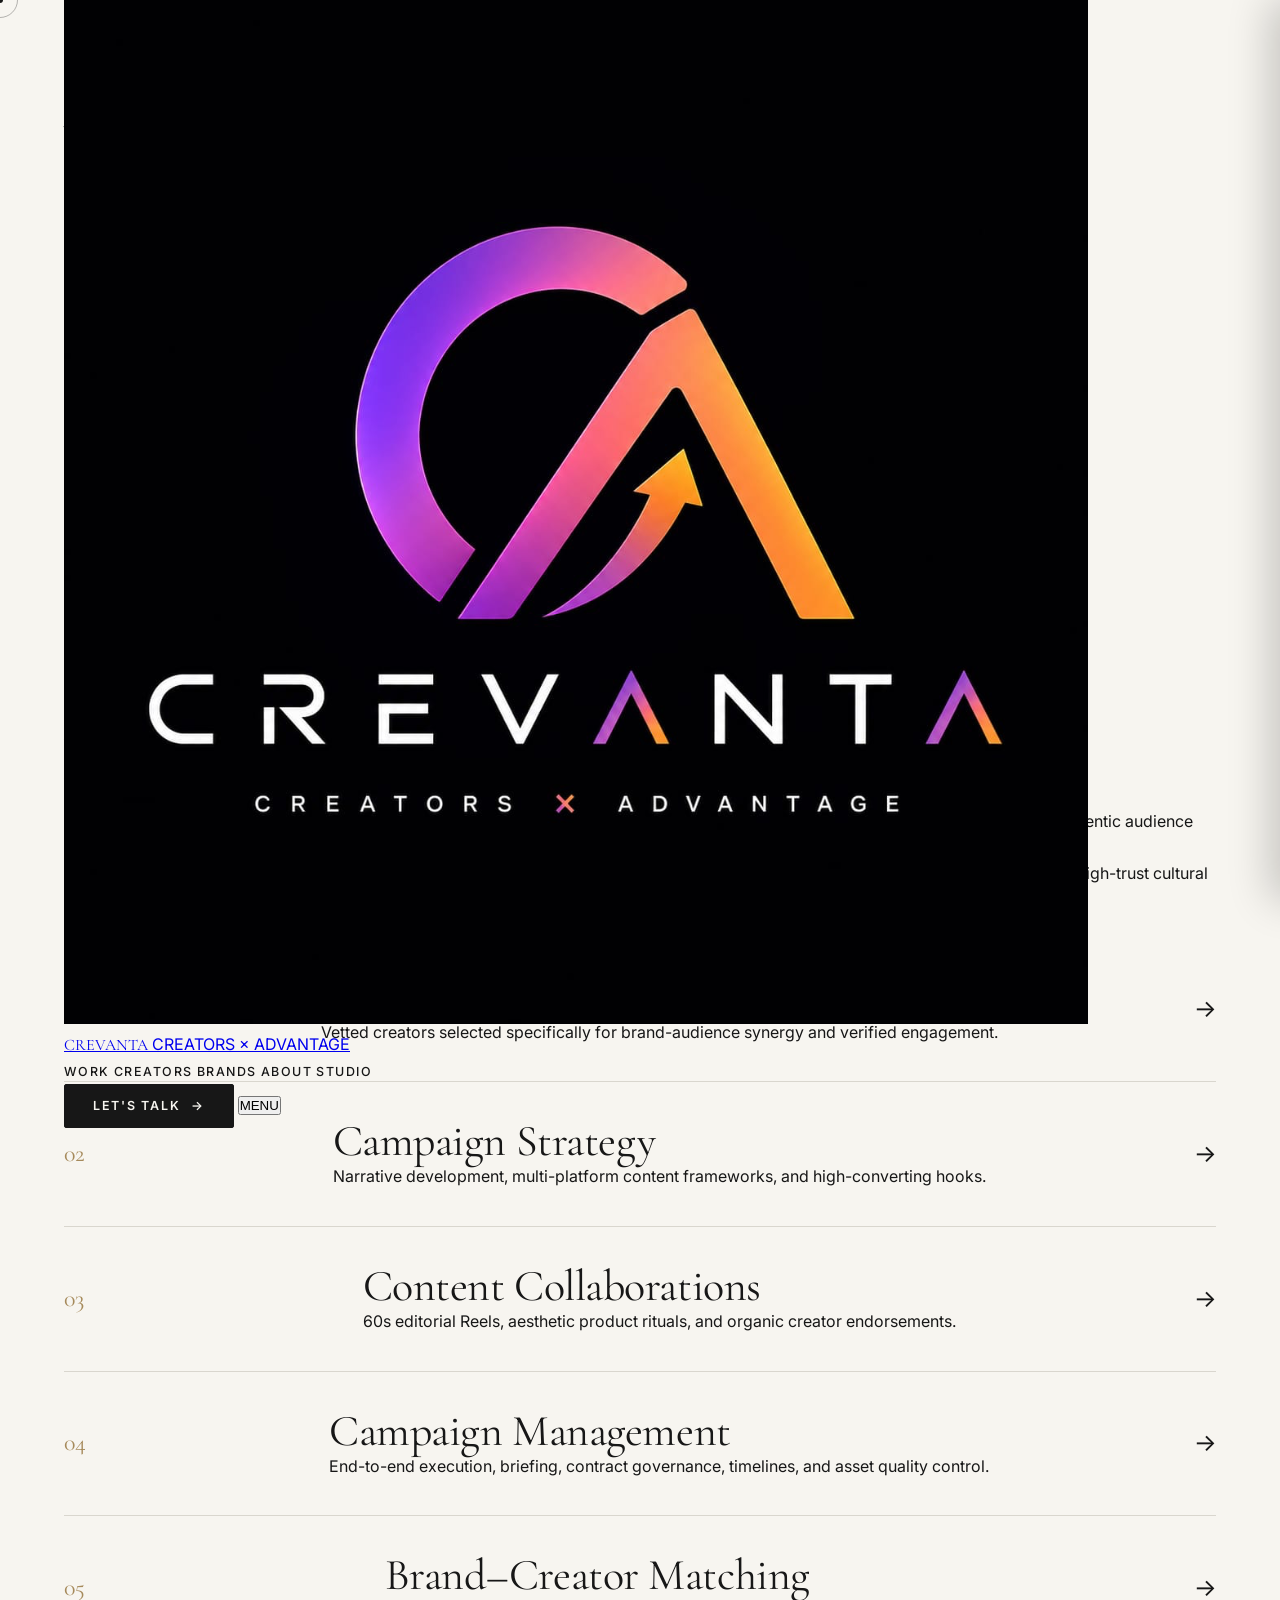
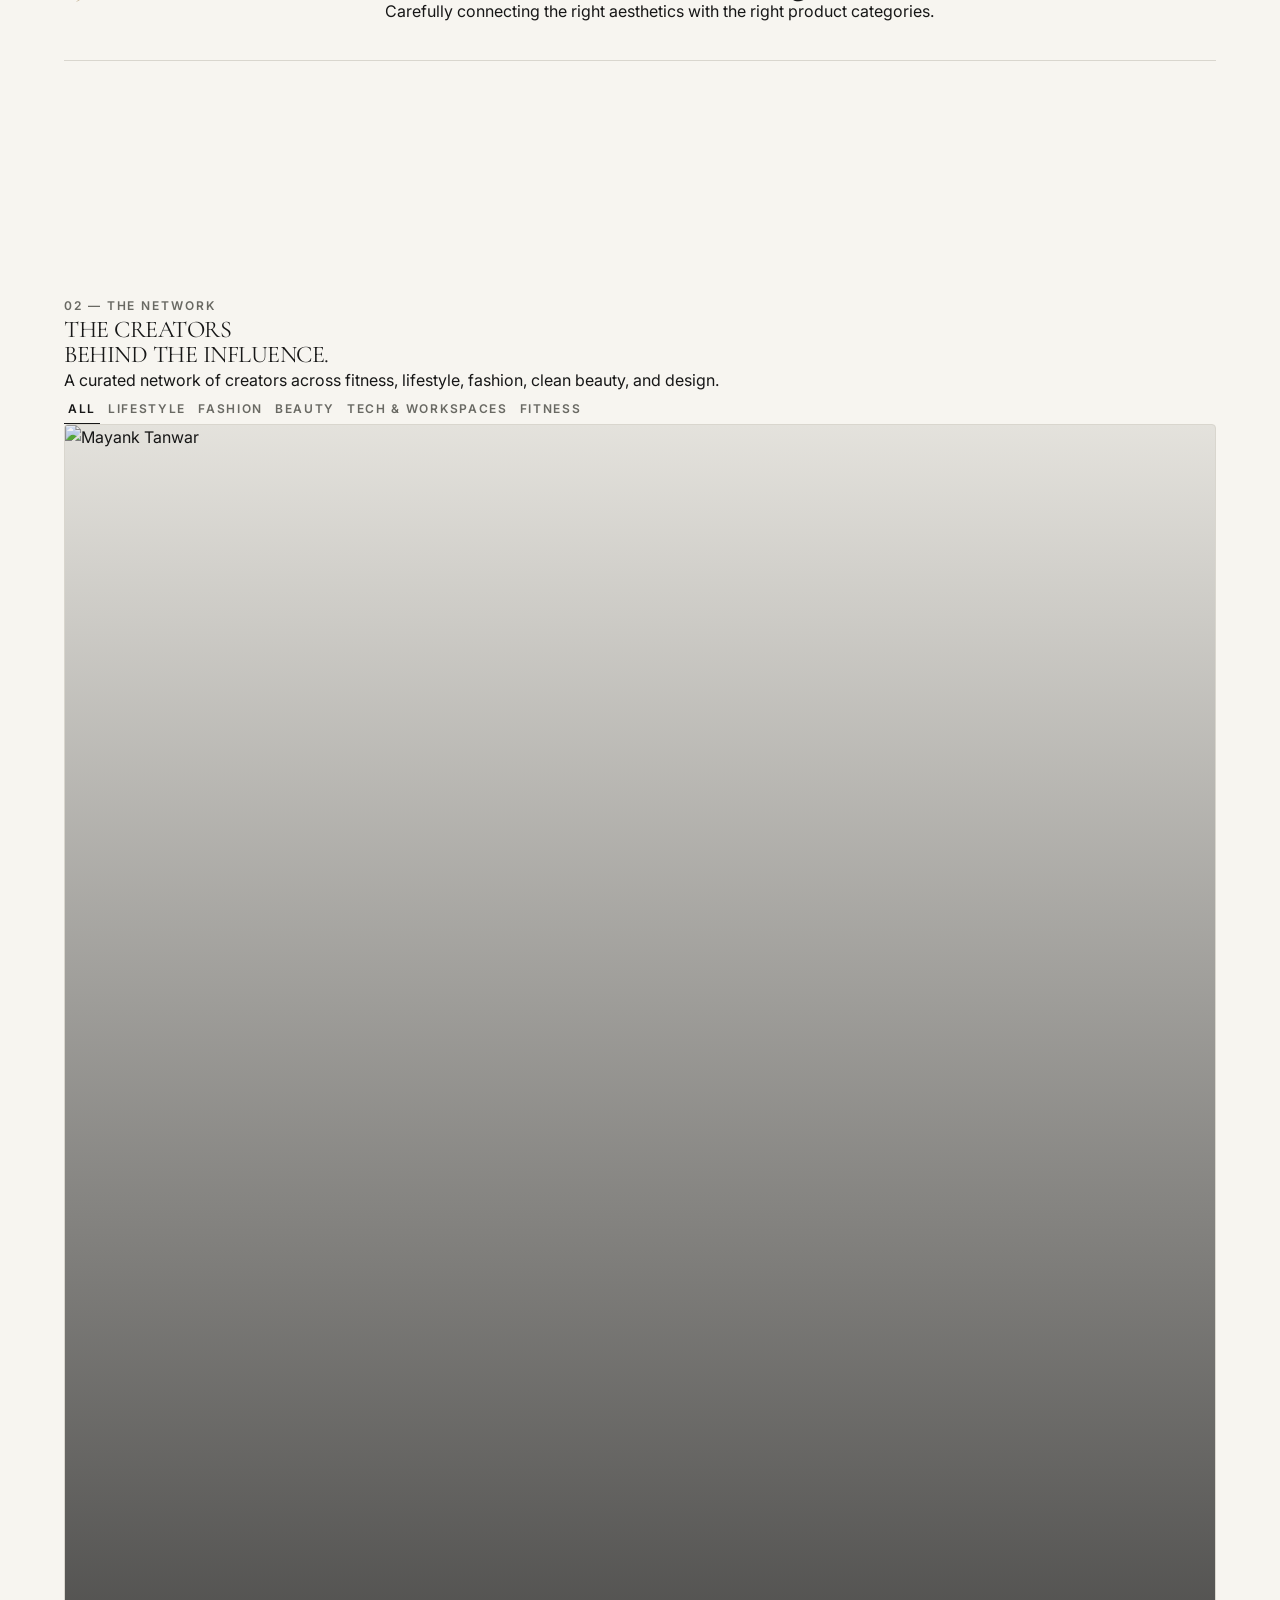
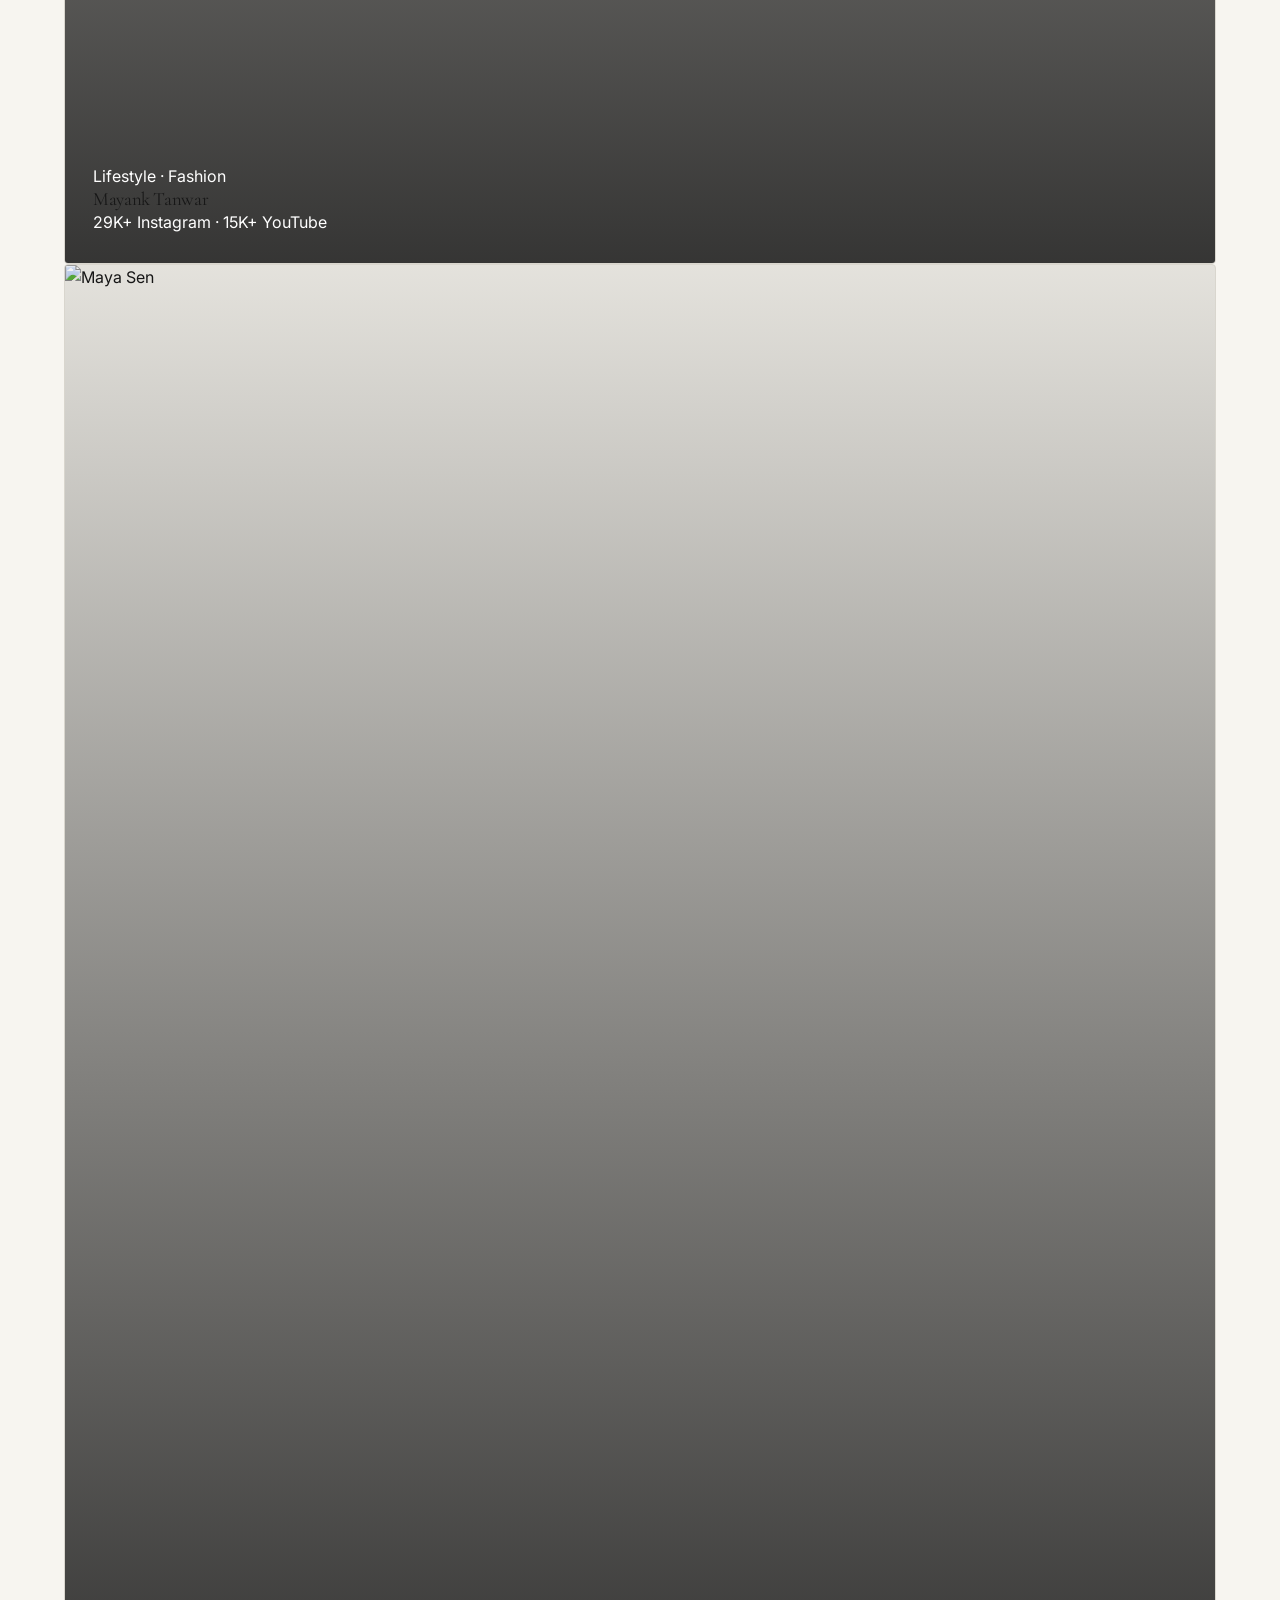
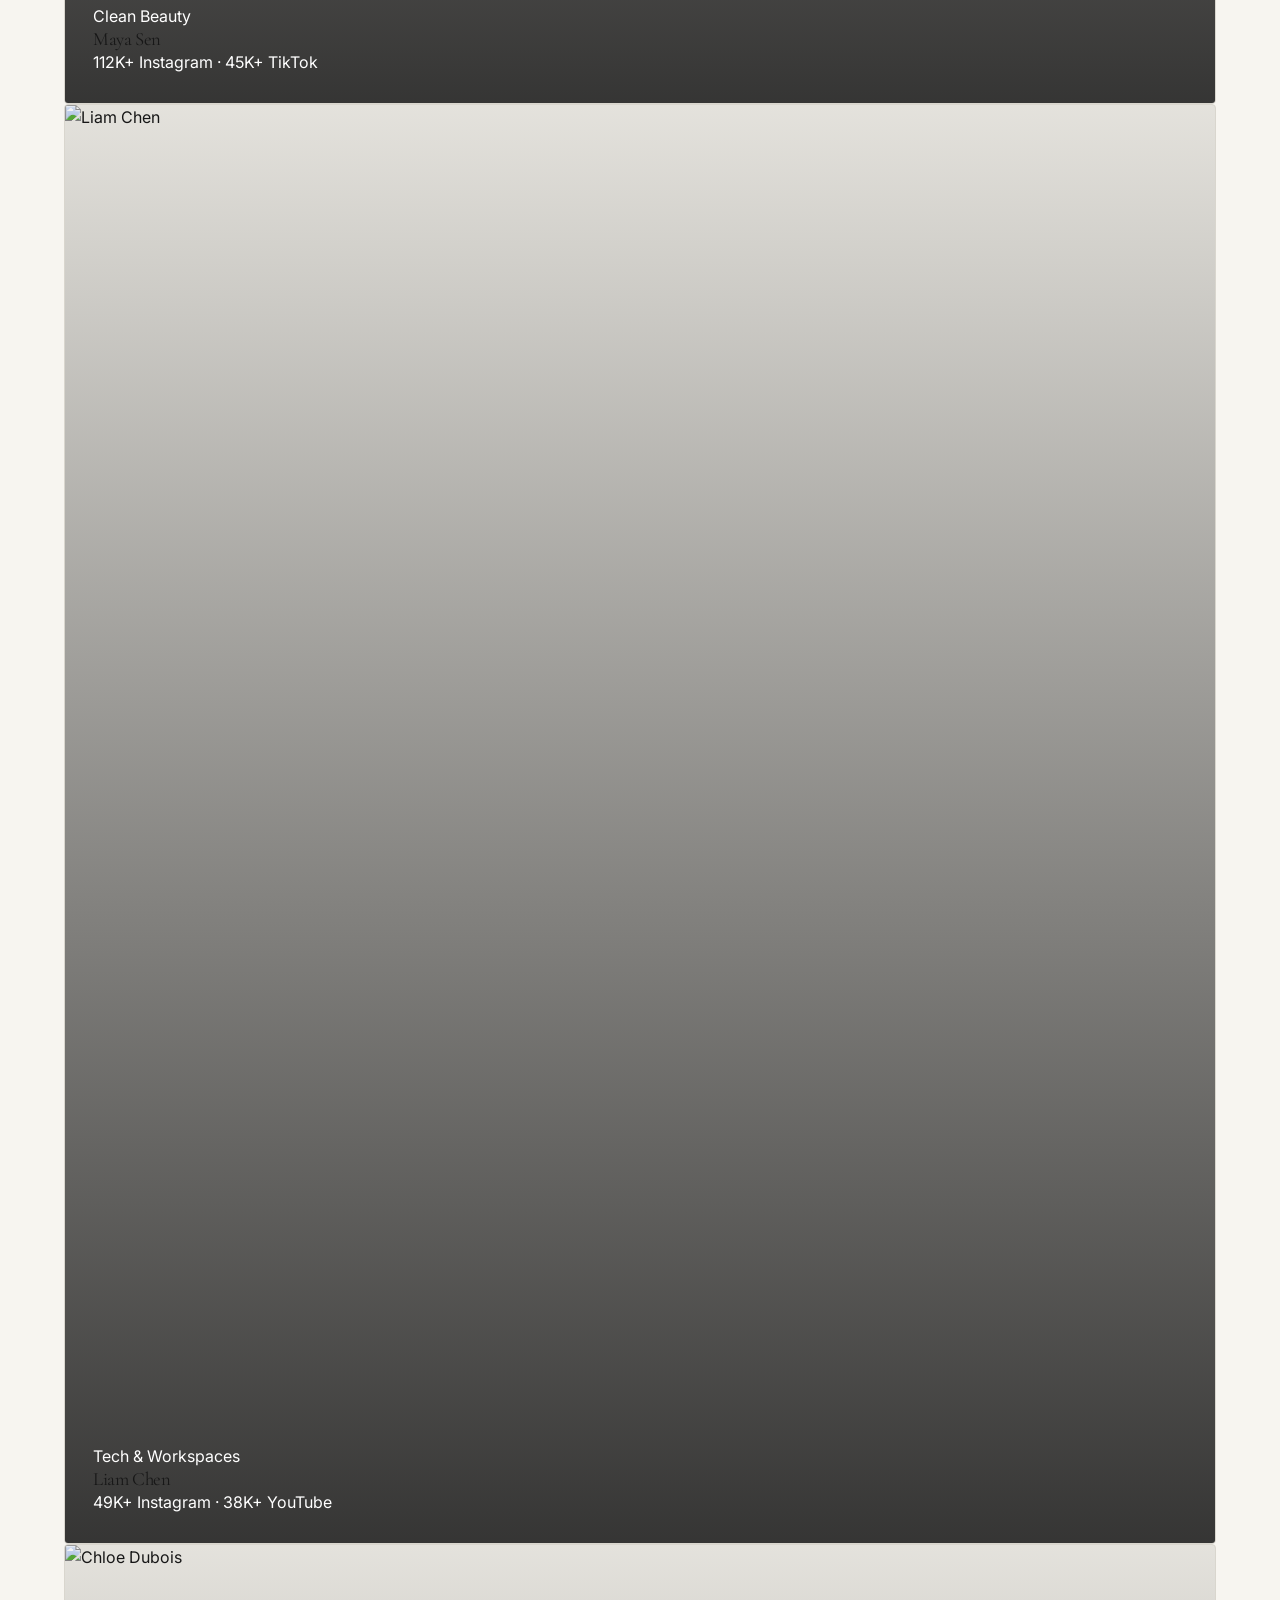
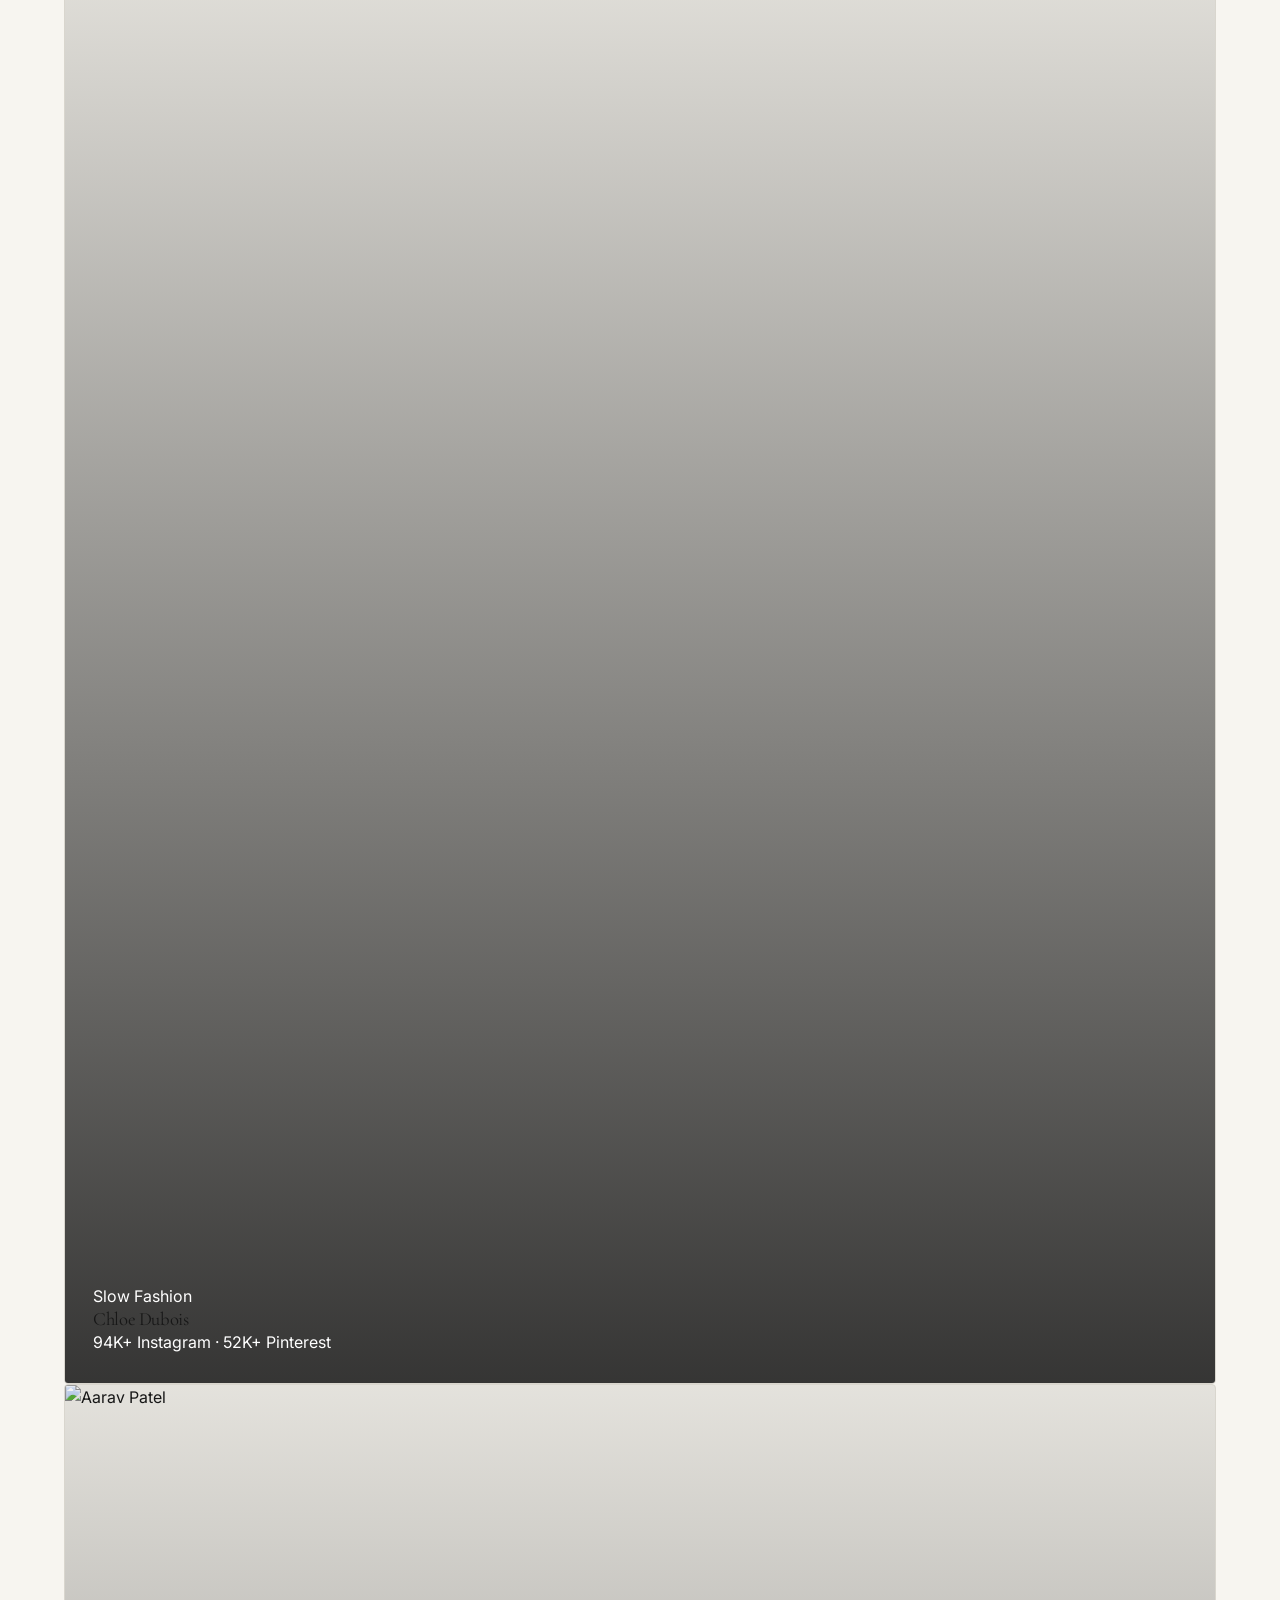
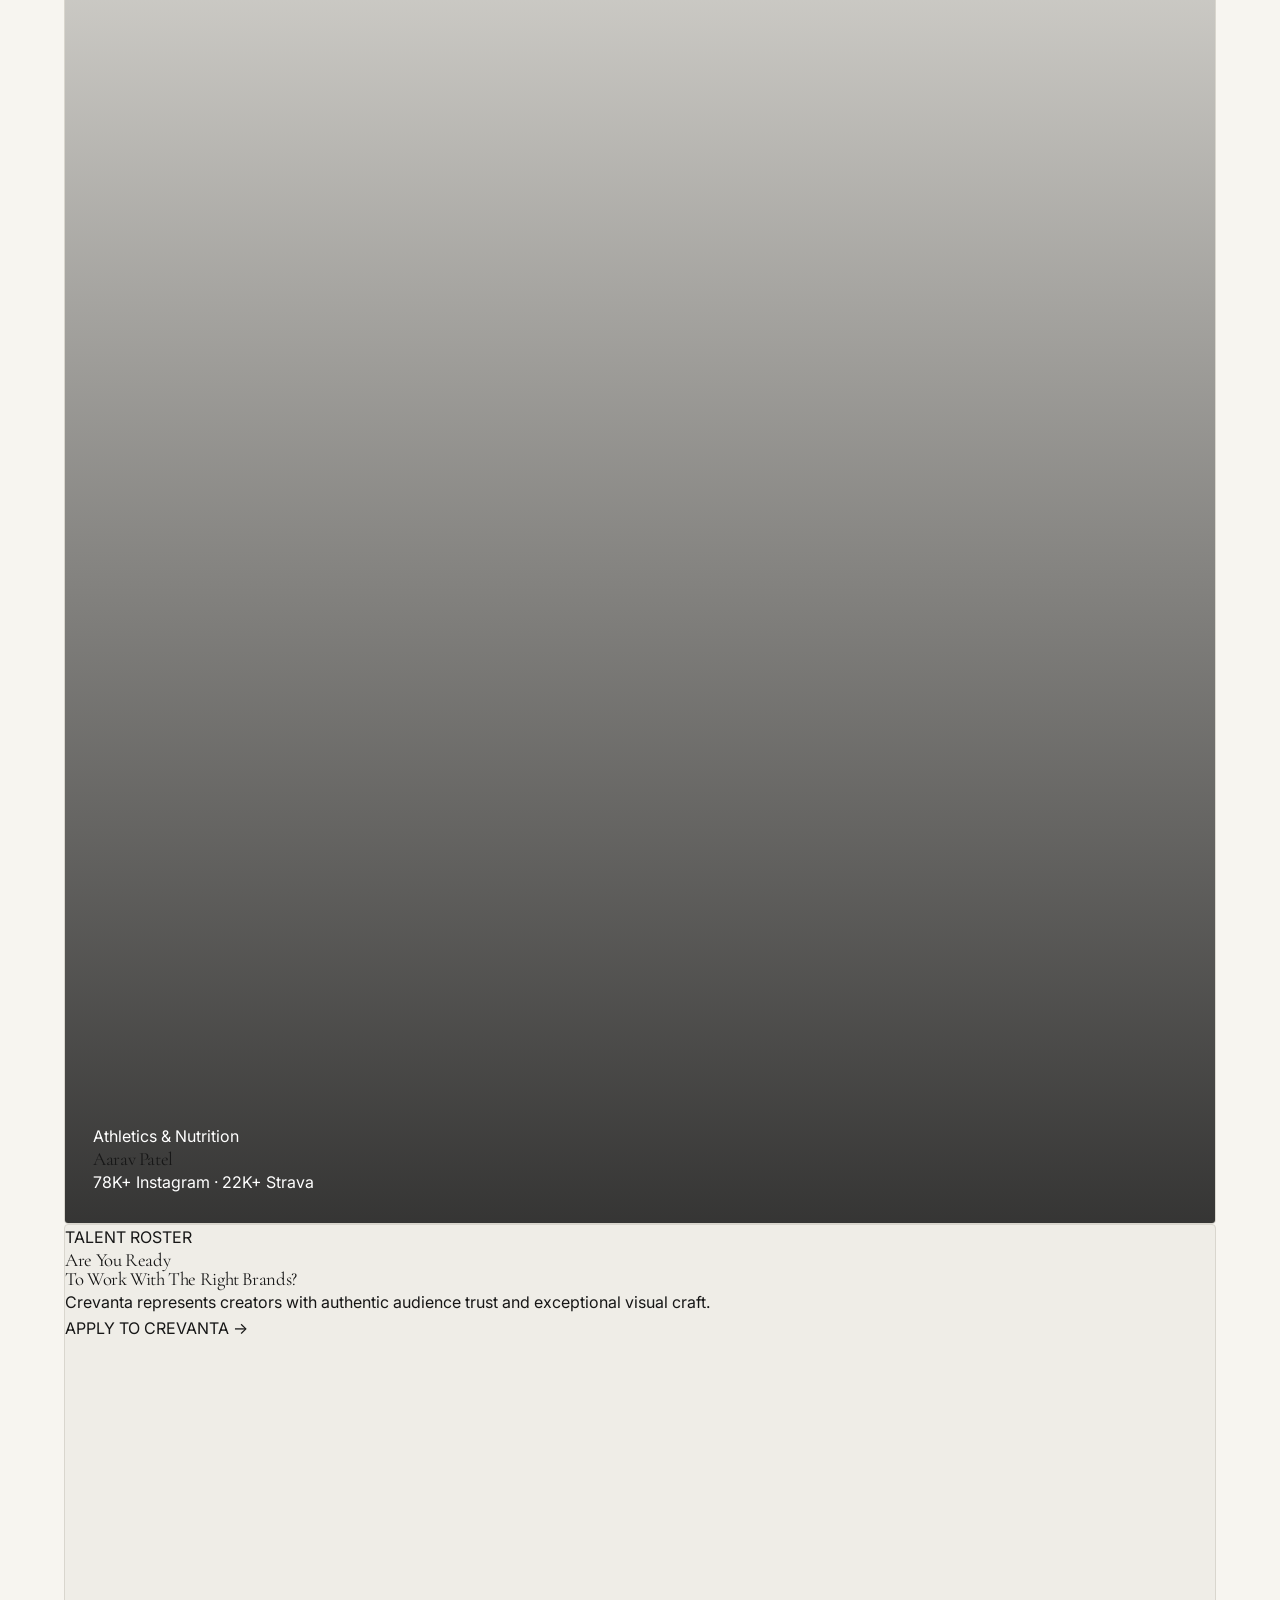
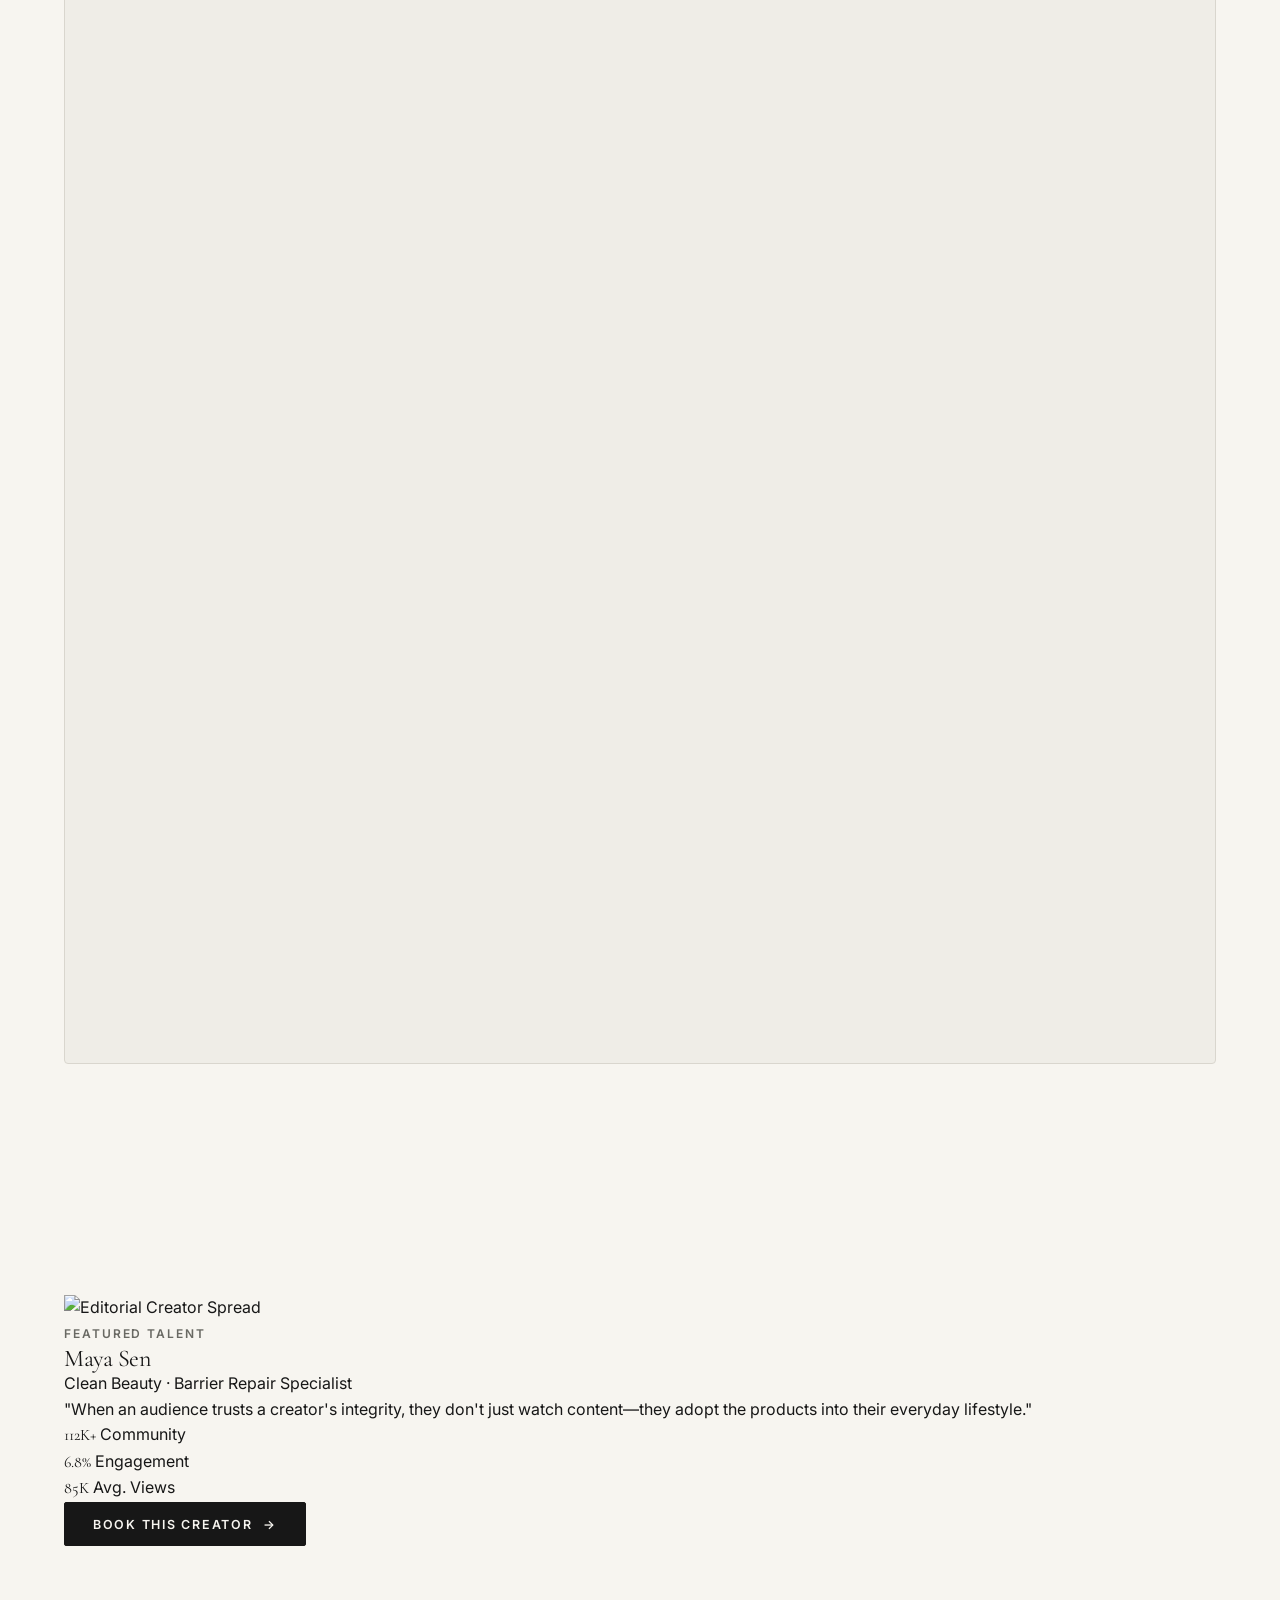
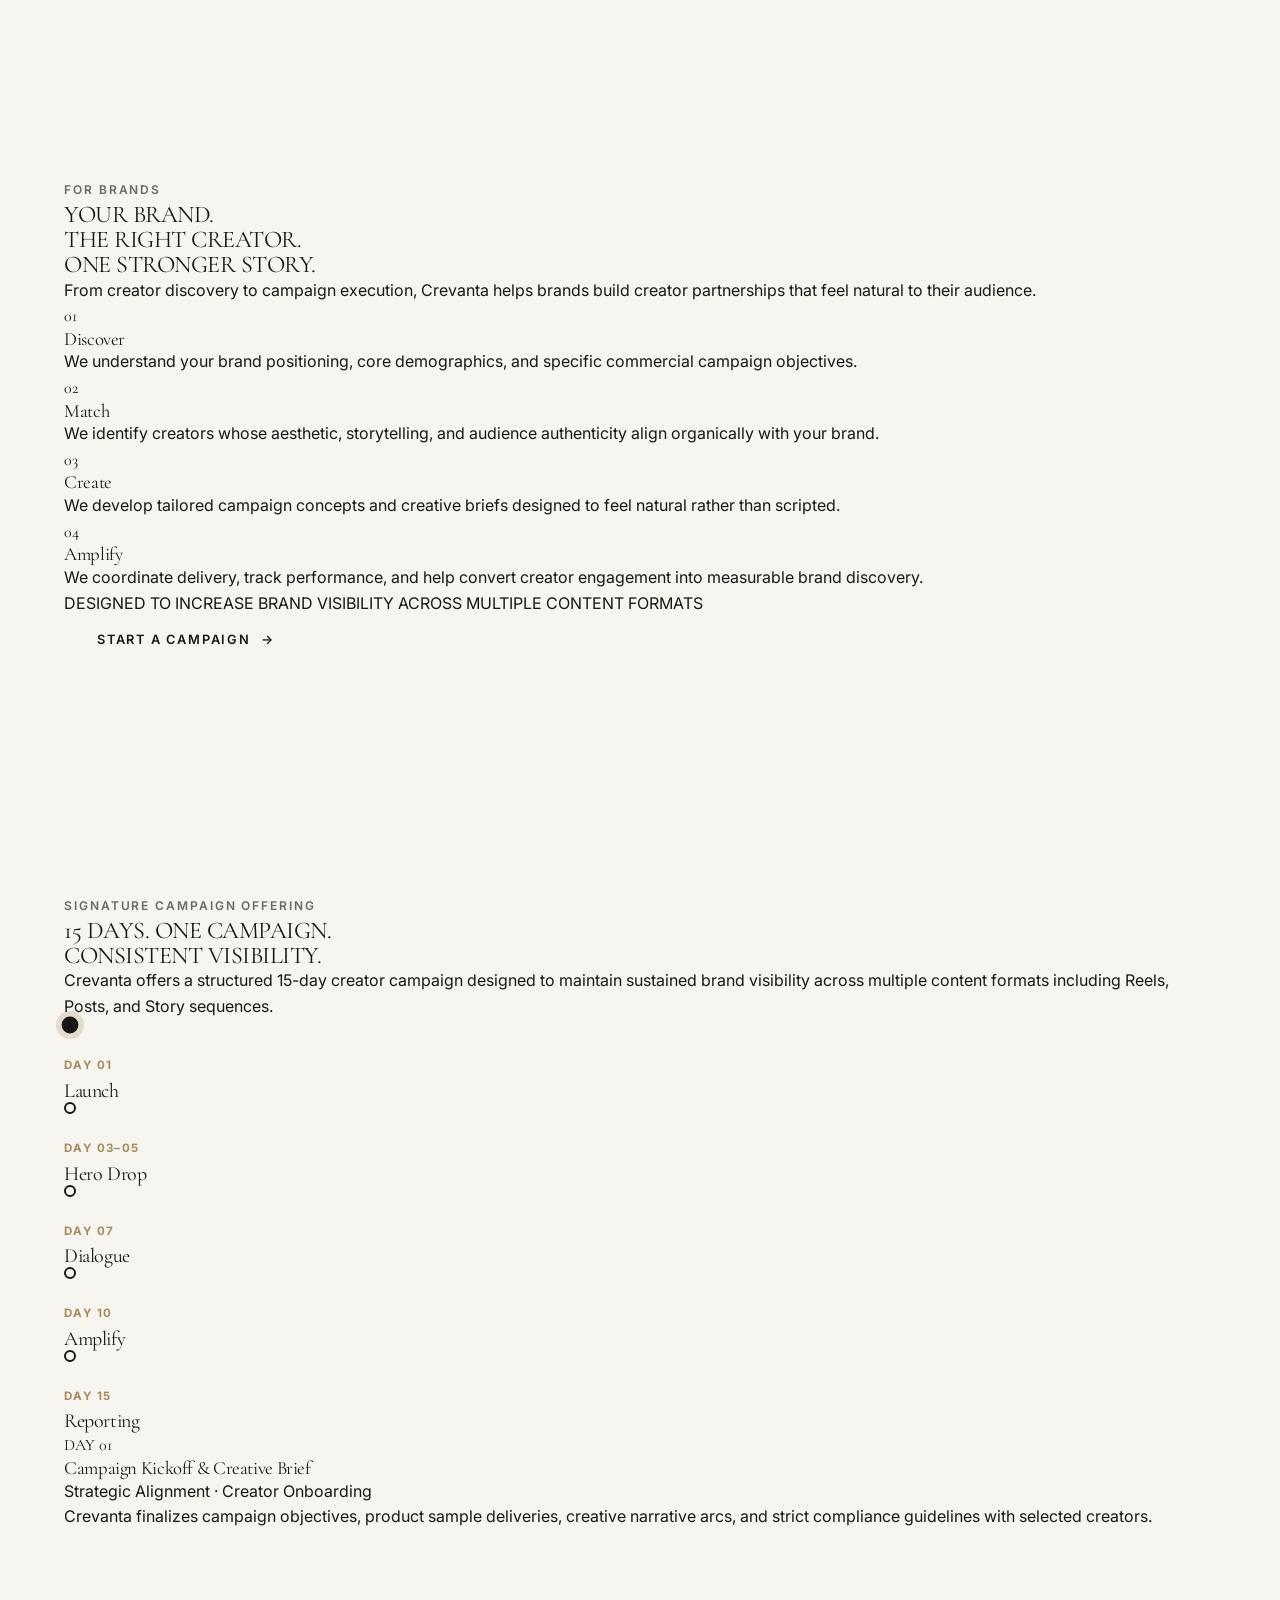
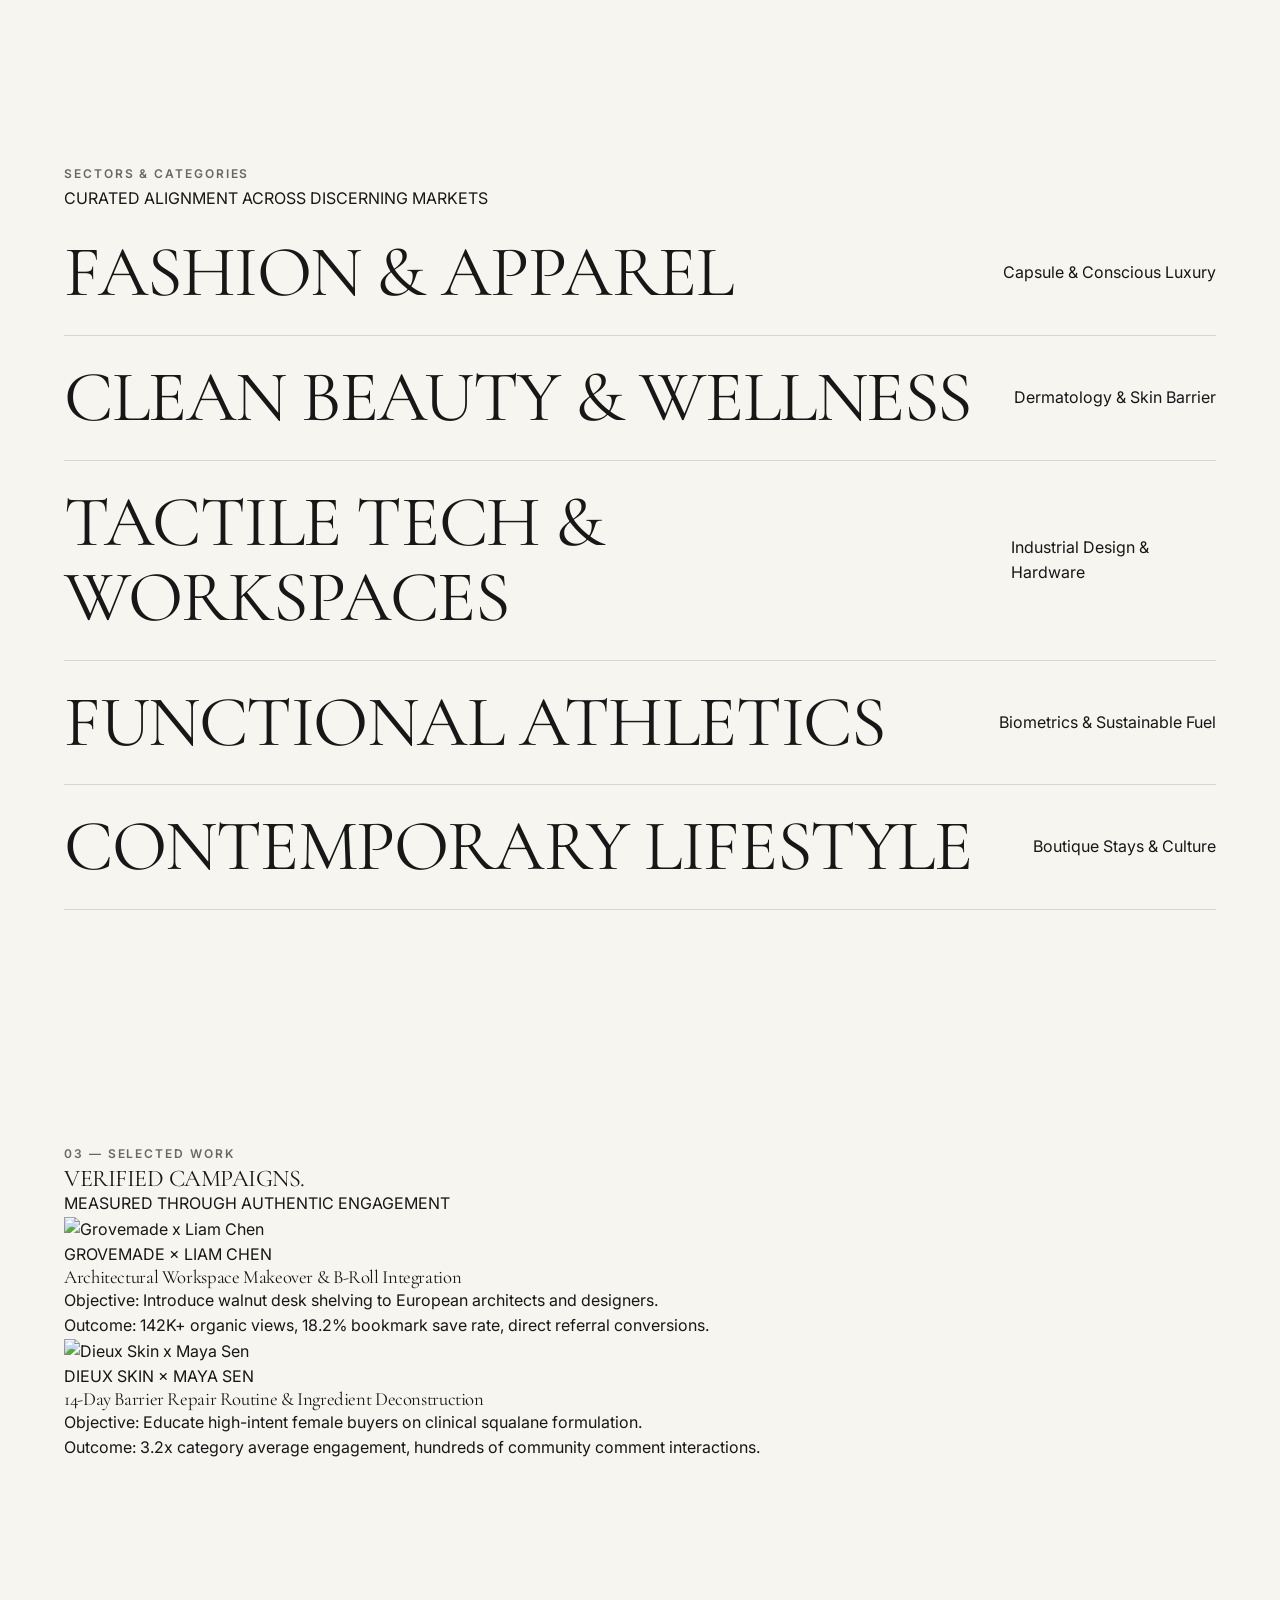
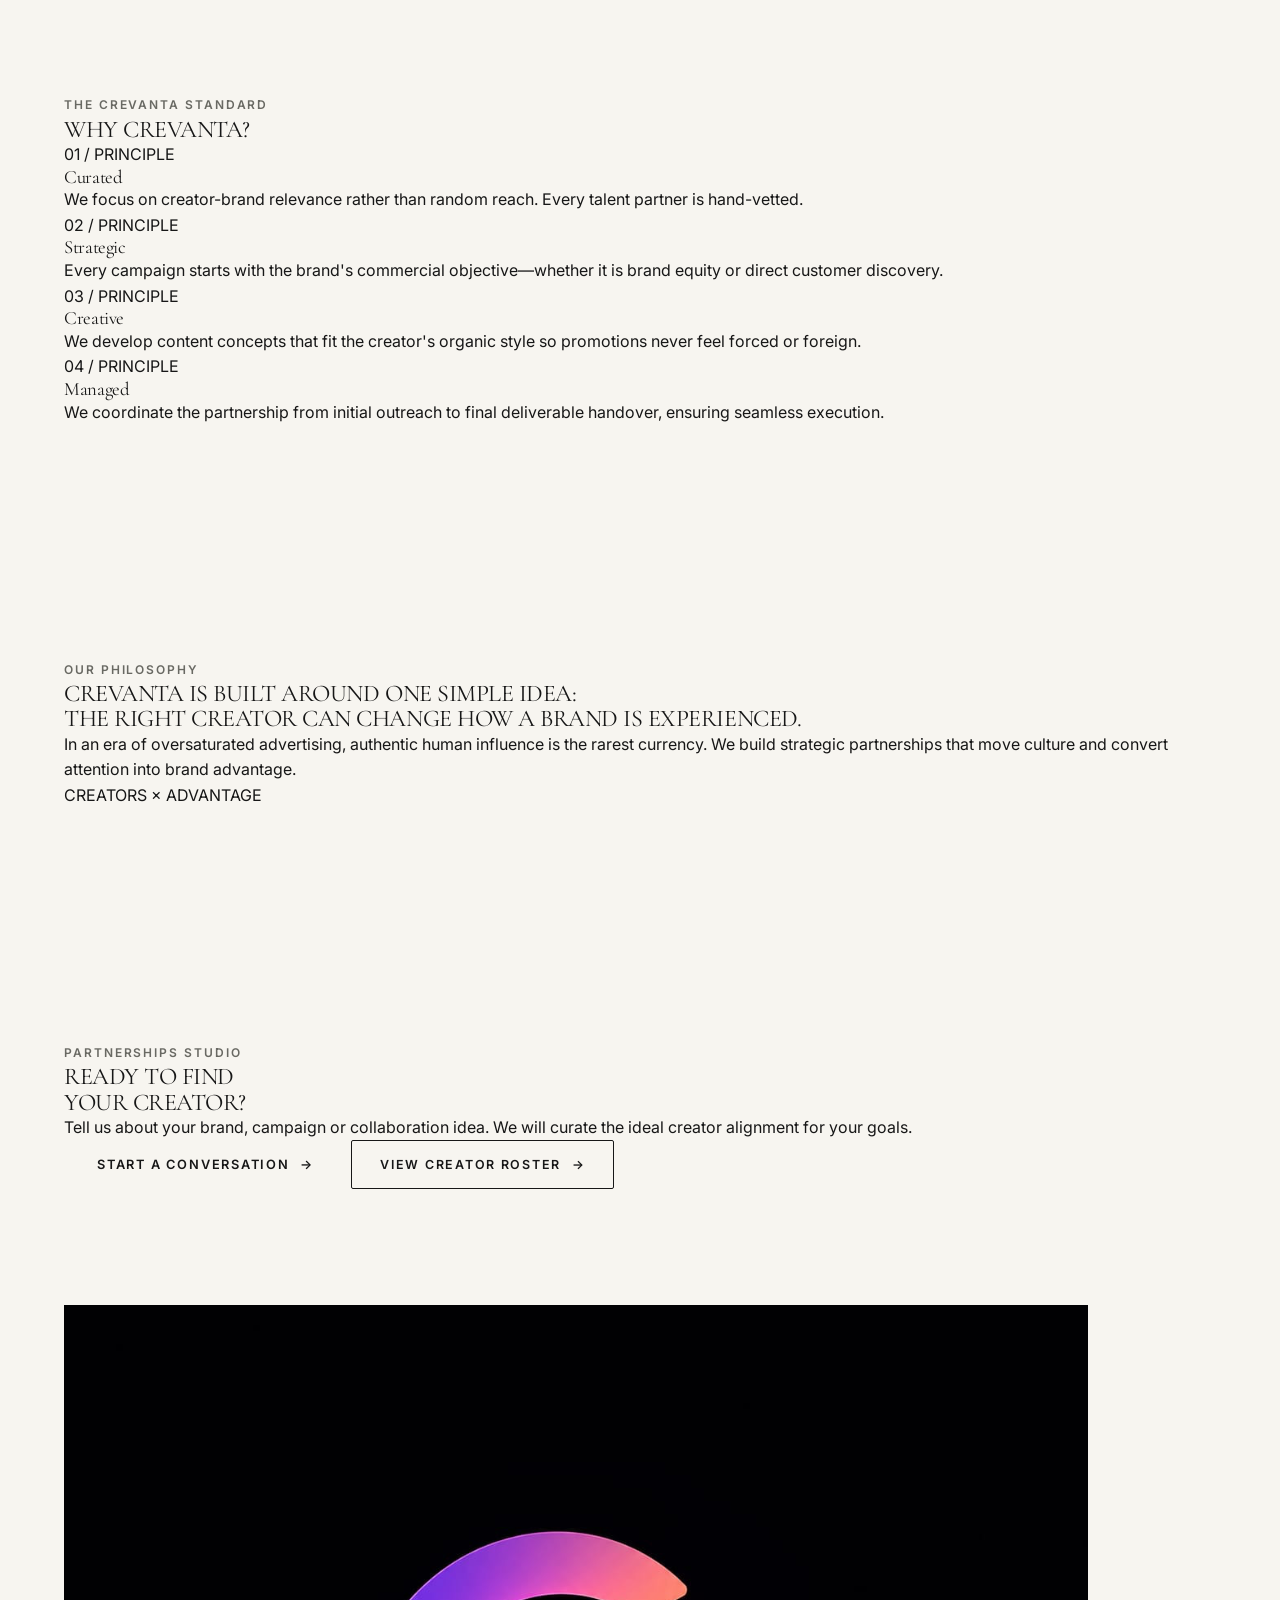
==== commit c8bba8eb: "feat(email-verifier, logo): add self-hosted email verification checker with catch-all detection, SQL" ====
--- a/frontend/index.html
+++ b/frontend/index.html
@@ -30,9 +30,12 @@
   <header class="editorial-navbar">
     <div class="editorial-container h-full flex items-center justify-between">
       <!-- LOGO -->
-      <a href="/" class="flex flex-col group text-decoration-none">
-        <span class="font-serif text-2xl sm:text-3xl tracking-tight text-[#171717] font-semibold">CREVANTA</span>
-        <span class="text-[9px] uppercase tracking-[0.24em] text-[#A68A5B] font-semibold -mt-1">CREATORS × ADVANTAGE</span>
+      <a href="/" class="flex items-center gap-3.5 group text-decoration-none">
+        <img src="/static/images/logo.png" alt="Crevanta Logo" class="h-12 w-auto object-contain transition-transform duration-200 group-hover:scale-105">
+        <div class="flex flex-col">
+          <span class="font-serif text-2xl sm:text-3xl tracking-tight text-[#171717] font-semibold">CREVANTA</span>
+          <span class="text-[9px] uppercase tracking-[0.24em] text-[#A68A5B] font-semibold -mt-1">CREATORS × ADVANTAGE</span>
+        </div>
       </a>
 
       <!-- CENTER NAV LINKS (Desktop) -->
@@ -896,9 +899,14 @@
       <div class="grid grid-cols-1 lg:grid-cols-12 gap-8 items-start">
         
         <div class="lg:col-span-6 space-y-2">
-          <span class="font-serif text-4xl tracking-tight text-[#171717] font-semibold">CREVANTA</span>
-          <p class="text-xs uppercase tracking-[0.24em] text-[#A68A5B] font-semibold">CREATORS × ADVANTAGE</p>
-          <p class="text-xs text-[#696963] max-w-sm pt-2">
+          <div class="flex items-center gap-3.5 mb-2">
+            <img src="/static/images/logo.png" alt="Crevanta Logo" class="h-12 w-auto object-contain">
+            <div class="flex flex-col">
+              <span class="font-serif text-3xl tracking-tight text-[#171717] font-semibold">CREVANTA</span>
+              <p class="text-[9px] uppercase tracking-[0.24em] text-[#A68A5B] font-semibold">CREATORS × ADVANTAGE</p>
+            </div>
+          </div>
+          <p class="text-xs text-[#696963] max-w-sm pt-1">
             Strategic creator partnerships and talent management agency connecting ambitious brands with authentic cultural influence.
           </p>
         </div>
